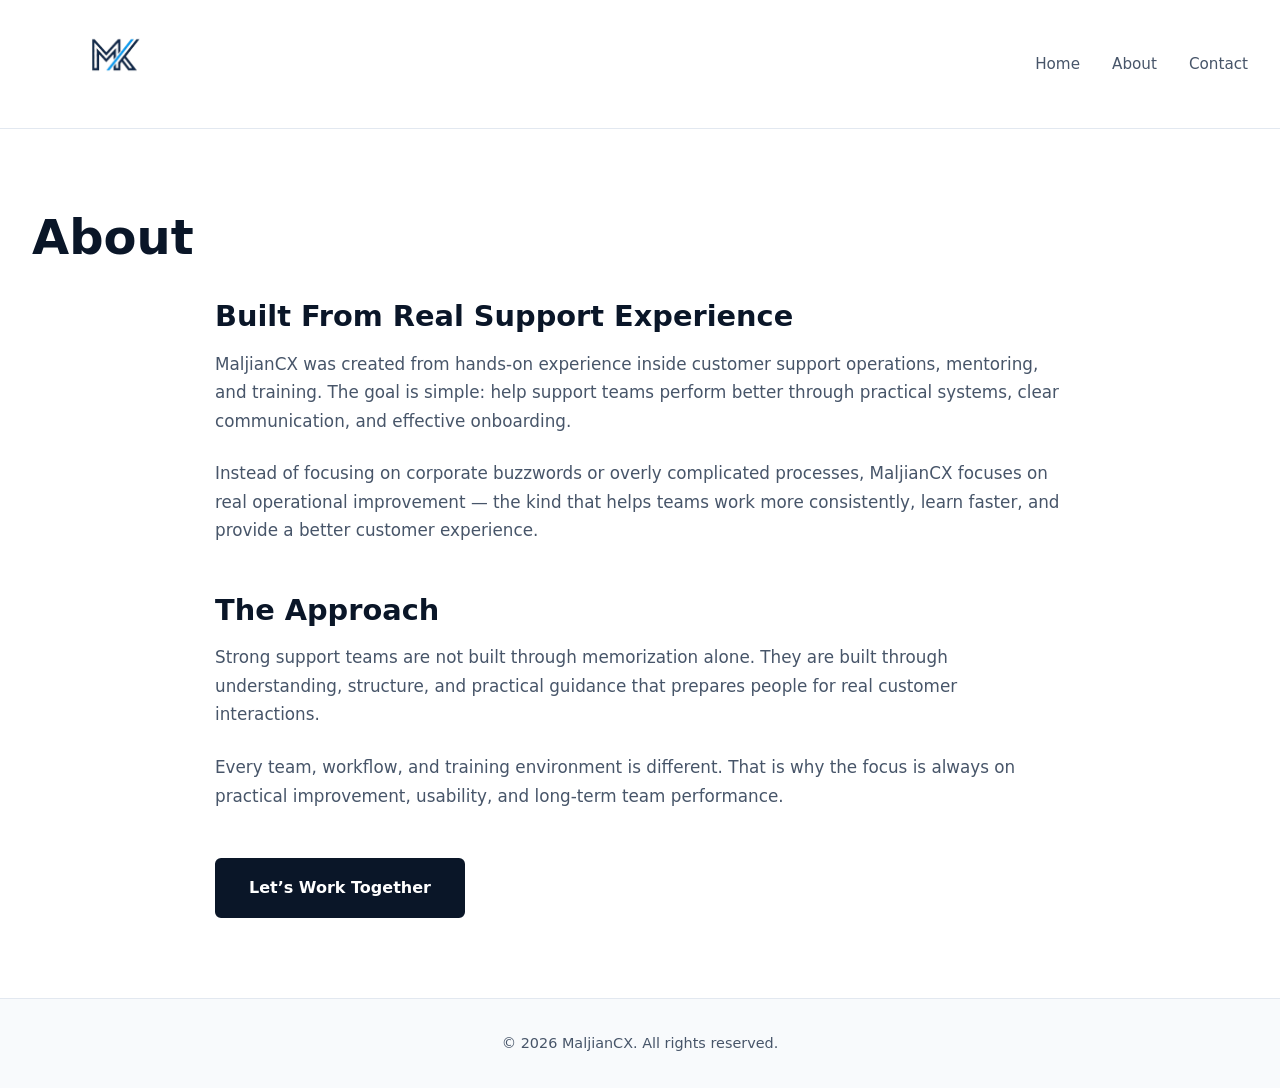
==== about.html @ f3608c0c "Initial site launch this is the first upload to the website no js used yet more coming in later vers" ====
<!DOCTYPE html>
<html lang="en">
<head>
    <meta charset="UTF-8">
    <meta name="viewport" content="width=device-width, initial-scale=1.0">
     <meta name="description" content="Customer support training, onboarding systems, and CX performance improvement built from real operational experience.">
    <link rel="icon" type="image/png" href="assets/logo.png">
    <title>About — MaljianCX</title>
    <link rel="stylesheet" href="css/style.css">
</head>
<body>

    <header>
        <div class="container">
            <nav>
                <a href="/" class="logo">
                    <img src="assets/logo.png" alt="MaljianCX">
                </a>

                <ul>
                    <li><a href="/">Home</a></li>
                    <li><a href="about.html">About</a></li>
                    <li><a href="contact.html">Contact</a></li>
                </ul>
            </nav>
        </div>
    </header>

    <main>
        <div class="container">

            <section class="page-header">
                <h1>About</h1>
            </section>

            <section class="content about-content">

                <h2>Built From Real Support Experience</h2>

                <p>
                    MaljianCX was created from hands-on experience inside customer 
                    support operations, mentoring, and training. The goal is simple:
                    help support teams perform better through practical systems,
                    clear communication, and effective onboarding.
                </p>

                <p>
                    Instead of focusing on corporate buzzwords or overly complicated
                    processes, MaljianCX focuses on real operational improvement —
                    the kind that helps teams work more consistently, learn faster,
                    and provide a better customer experience.
                </p>

                <h2>The Approach</h2>

                <p>
                    Strong support teams are not built through memorization alone.
                    They are built through understanding, structure, and practical
                    guidance that prepares people for real customer interactions.
                </p>

                <p>
                    Every team, workflow, and training environment is different.
                    That is why the focus is always on practical improvement,
                    usability, and long-term team performance.
                </p>

                <div class="about-cta">
                    <a href="contact.html" class="btn">
                        Let’s Work Together
                    </a>
                </div>

            </section>

        </div>
    </main>

    <footer>
        <div class="container">
            <p>&copy; 2026 MaljianCX. All rights reserved.</p>
        </div>
    </footer>

</body>
</html>
---- css/style.css ----
* {
    margin: 0;
    padding: 0;
    box-sizing: border-box;
}


/* =========================================================
   COLOR SYSTEM
========================================================= */

:root {

    /* Core */
    --white: #ffffff;
    --off-white: #f8fafc;

    /* Brand */
    --navy-deep: #0a1628;
    --navy-light: #112240;

    /* Text */
    --text-primary: #0a1628;
    --text-muted: #475569;

    /* Borders */
    --border: #e2e8f0;

    /* Shadows */
    --shadow-soft: 0 8px 24px rgba(10, 22, 40, 0.08);

    /* Radius */
    --radius-sm: 6px;
    --radius-md: 10px;
    --radius-lg: 16px;

    /* Layout */
    --container-width: 1400px;
}


/* =========================================================
   BASE
========================================================= */

html {
    font-size: 16px;
    scroll-behavior: smooth;
}

body {
    font-family: 'Segoe UI', system-ui, -apple-system, sans-serif;
    background-color: var(--white);
    color: var(--text-primary);
    line-height: 1.7;

    min-height: 100vh;
    display: flex;
    flex-direction: column;
}

img {
    max-width: 100%;
    display: block;
}

a {
    text-decoration: none;
}

.container {
    width: 100%;
    max-width: var(--container-width);
    margin: 0 auto;
    padding: 0 2rem;
}


/* =========================================================
   TYPOGRAPHY
========================================================= */

h1,
h2,
h3 {
    color: var(--navy-deep);
    font-weight: 700;
    line-height: 1.2;
}

p {
    color: var(--text-muted);
}


/* =========================================================
   HEADER / NAVIGATION
========================================================= */

header {
    position: sticky;
    top: 0;
    z-index: 100;

    background-color: rgba(255, 255, 255, 0.95);
    backdrop-filter: blur(10px);

    border-bottom: 1px solid var(--border);
}

nav {
    display: flex;
    justify-content: space-between;
    align-items: center;

    padding: 1.2rem 0;
}

.logo img {
    height: 90px;
    width: auto;
    mix-blend-mode: multiply;
}

nav ul {
    display: flex;
    align-items: center;
    gap: 2rem;

    list-style: none;
}

nav ul li a {
    color: var(--text-muted);
    font-size: 0.95rem;
    transition: color 0.2s ease;
}

nav ul li a:hover {
    color: var(--navy-deep);
}


/* =========================================================
   HERO SECTION
========================================================= */

.hero {
    padding: 8rem 0 6rem;
    text-align: center;
}

.hero h1 {
    font-size: clamp(2.2rem, 5vw, 4rem);
    max-width: 900px;
    margin: 0 auto 1.5rem;
}

.hero p {
    max-width: 700px;
    margin: 0 auto 2.5rem;

    font-size: 1.15rem;
}


/* =========================================================
   BUTTONS
========================================================= */

.btn {
    display: inline-block;

    background-color: var(--navy-deep);
    color: var(--white);

    border: 2px solid var(--navy-deep);
    border-radius: var(--radius-sm);

    padding: 0.9rem 2rem;

    font-size: 1rem;
    font-weight: 600;

    transition:
        background-color 0.25s ease,
        border-color 0.25s ease,
        transform 0.2s ease;
}

.btn:hover {
    background-color: var(--navy-light);
    border-color: var(--navy-light);

    transform: translateY(-2px);
}

.btn-large {
    padding: 1rem 2.5rem;
    font-size: 1.05rem;
}


/* =========================================================
   FEATURES
========================================================= */

.features {
    display: grid;
    grid-template-columns: repeat(auto-fit, minmax(300px, 1fr));

    gap: 2rem;

    margin-bottom: 6rem;
}

.feature-card {
    background-color: var(--off-white);

    padding: 2.5rem 2rem;

    border: 1px solid var(--border);
    border-radius: var(--radius-md);

    transition:
        transform 0.2s ease,
        border-color 0.2s ease,
        box-shadow 0.2s ease;
}

.feature-card:hover {
    transform: translateY(-5px);

    border-color: var(--navy-deep);

    box-shadow: var(--shadow-soft);
}

.feature-card h3 {
    margin-bottom: 1rem;
    font-size: 1.3rem;
}

.feature-card p {
    line-height: 1.7;
}


/* =========================================================
   ABOUT PREVIEW
========================================================= */

.about-preview {
    margin-bottom: 6rem;

    padding: 4rem 3rem;

    background-color: var(--off-white);

    border-radius: var(--radius-lg);
}

.about-preview h2 {
    margin-bottom: 1.25rem;
    font-size: 2rem;
}

.about-preview p {
    max-width: 700px;
}


/* =========================================================
   PAGE HEADER
========================================================= */

.page-header {
    padding: 5rem 0 2rem;
}

.page-header h1 {
    font-size: clamp(2rem, 4vw, 3rem);
}


/* =========================================================
   CONTENT SECTIONS
========================================================= */

.content {
    max-width: 850px;
    margin: 0 auto;

    padding-bottom: 5rem;
}

.content h2 {
    margin-top: 3rem;
    margin-bottom: 1rem;

    font-size: 1.8rem;
}

.content h2:first-child {
    margin-top: 0;
}

.content p {
    margin-bottom: 1.5rem;
    font-size: 1.05rem;
}


/* =========================================================
   CONTACT PAGE
========================================================= */

.contact-content {
    text-align: center;
    padding-top: 2rem;
}

.contact-content .btn {
    margin: 2rem 0;
}

.response-note {
    font-size: 0.95rem;
    color: var(--text-muted);
}


/* =========================================================
   ABOUT PAGE
========================================================= */

.about-cta {
    margin-top: 3rem;
}


/* =========================================================
   FOOTER
========================================================= */

footer {
    margin-top: auto;

    background-color: var(--off-white);

    border-top: 1px solid var(--border);

    text-align: center;

    padding: 2rem;

    font-size: 0.9rem;
    color: var(--text-muted);
}


/* =========================================================
   TABLET
========================================================= */

@media (max-width: 768px) {

    html {
        font-size: 15px;
    }

    .container {
        padding: 0 1.5rem;
    }

    nav {
        padding: 1rem 0;
    }

    nav ul {
        gap: 1.25rem;
    }

    .hero {
        padding: 5rem 0 4rem;
    }

    .features {
        grid-template-columns: repeat(auto-fit, minmax(240px, 1fr));
        gap: 1.5rem;
    }

    .feature-card {
        padding: 2rem 1.5rem;
    }

    .about-preview {
        padding: 3rem 2rem;
    }

    .page-header {
        padding: 4rem 0 2rem;
    }
}


/* =========================================================
   MOBILE
========================================================= */

@media (max-width: 480px) {

    html {
        font-size: 14px;
    }

    .container {
        padding: 0 1.25rem;
    }

    nav {
        flex-direction: column;
        gap: 1rem;
    }

    nav ul {
        flex-wrap: wrap;
        justify-content: center;

        gap: 1rem;
    }

    .logo img {
        height: 75px;
    }

    .hero {
        padding: 4rem 0 3rem;
    }

    .hero p {
        font-size: 1rem;
    }

    .btn {
        width: 100%;
        text-align: center;
    }

    .features {
        grid-template-columns: 1fr;

        gap: 1rem;

        margin-bottom: 4rem;
    }

    .feature-card {
        padding: 1.75rem 1.5rem;
    }

    .about-preview {
        padding: 2rem 1.5rem;
    }

    .content h2 {
        font-size: 1.5rem;
    }

    footer {
        padding: 1.5rem;
    }
}


/* =========================================================
   LARGE SCREENS
========================================================= */

@media (min-width: 1800px) {

    html {
        font-size: 18px;
    }

    .features {
        grid-template-columns: repeat(3, 1fr);
    }
}
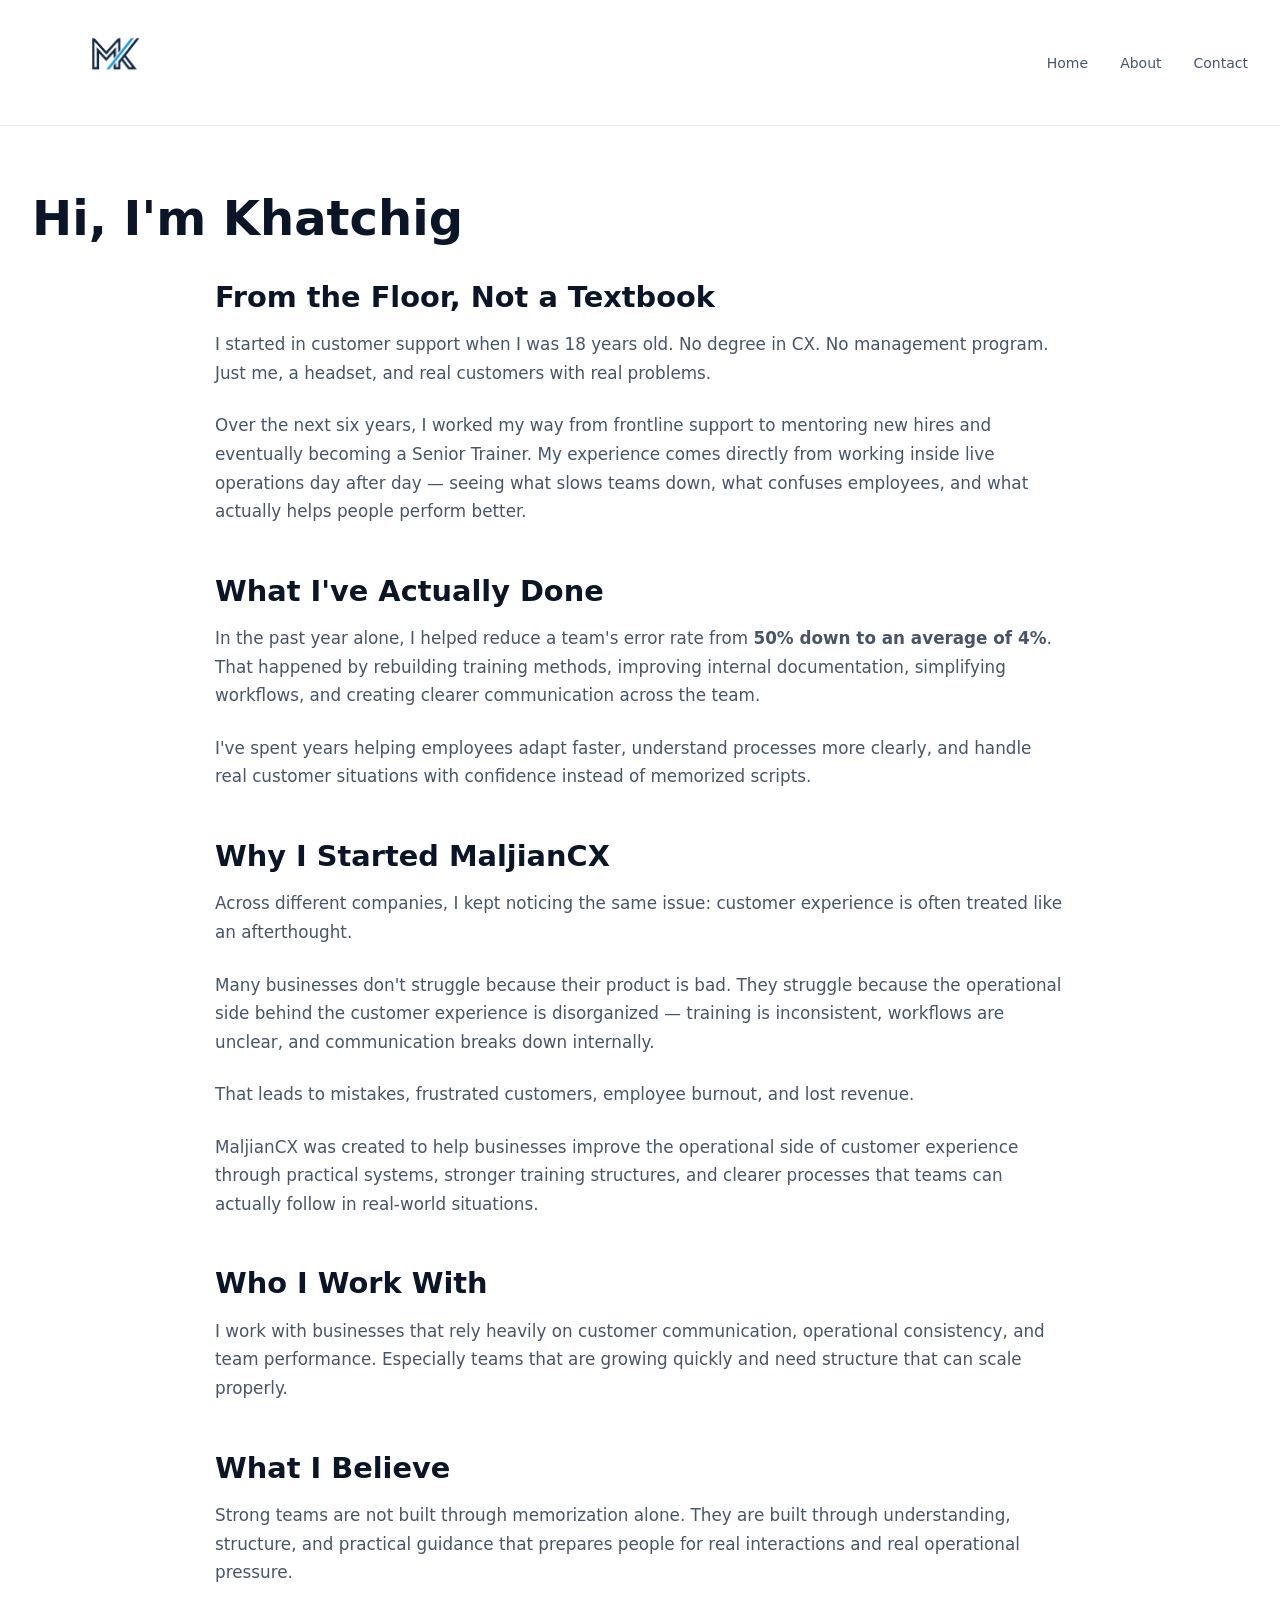
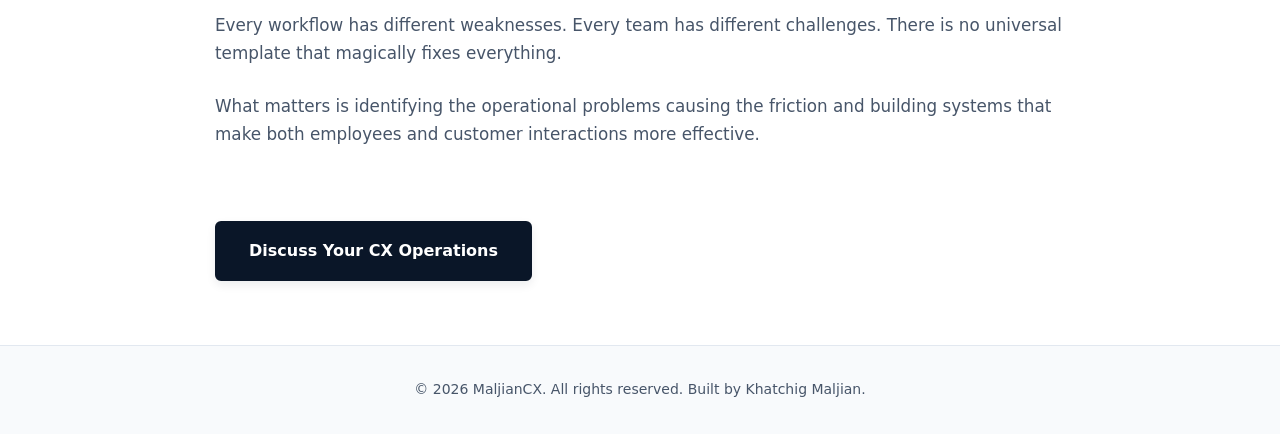
==== commit bff04d7f: "a full redeign to the page texts and styles have been changed to sound more porffectional" ====
--- a/about.html
+++ b/about.html
@@ -3,83 +3,156 @@
 <head>
     <meta charset="UTF-8">
     <meta name="viewport" content="width=device-width, initial-scale=1.0">
-     <meta name="description" content="Customer support training, onboarding systems, and CX performance improvement built from real operational experience.">
+    <meta name="description" content="Khatchig Maljian — CX Operations & Training Specialist with 6+ years of hands-on experience in customer support, training, and operational improvement.">
+    
     <link rel="icon" type="image/png" href="assets/logo.png">
-    <title>About — MaljianCX</title>
+
+    <meta property="og:title" content="About Khatchig — MaljianCX">
+    <meta property="og:description" content="From frontline support to Senior Trainer — helping businesses improve CX operations, training systems, and team performance.">
+    <meta property="og:type" content="website">
+
+    <title>About Khatchig — MaljianCX</title>
+
     <link rel="stylesheet" href="css/style.css">
 </head>
 <body>
 
-    <header>
+    <header class="site-header">
         <div class="container">
-            <nav>
-                <a href="/" class="logo">
-                    <img src="assets/logo.png" alt="MaljianCX">
+
+            <nav class="site-nav">
+
+                <a href="/" class="site-logo">
+                    <img src="assets/logo.png" alt="MaljianCX" loading="lazy">
                 </a>
 
-                <ul>
+                <ul class="nav-links">
                     <li><a href="/">Home</a></li>
                     <li><a href="about.html">About</a></li>
                     <li><a href="contact.html">Contact</a></li>
                 </ul>
+
             </nav>
+
         </div>
     </header>
 
     <main>
+
         <div class="container">
 
             <section class="page-header">
-                <h1>About</h1>
+                <h1>Hi, I'm Khatchig</h1>
             </section>
 
             <section class="content about-content">
 
-                <h2>Built From Real Support Experience</h2>
+                <h2>From the Floor, Not a Textbook</h2>
 
                 <p>
-                    MaljianCX was created from hands-on experience inside customer 
-                    support operations, mentoring, and training. The goal is simple:
-                    help support teams perform better through practical systems,
-                    clear communication, and effective onboarding.
+                    I started in customer support when I was 18 years old.
+                    No degree in CX. No management program. Just me, a headset,
+                    and real customers with real problems.
                 </p>
 
                 <p>
-                    Instead of focusing on corporate buzzwords or overly complicated
-                    processes, MaljianCX focuses on real operational improvement —
-                    the kind that helps teams work more consistently, learn faster,
-                    and provide a better customer experience.
+                    Over the next six years, I worked my way from frontline support
+                    to mentoring new hires and eventually becoming a Senior Trainer.
+                    My experience comes directly from working inside live operations
+                    day after day — seeing what slows teams down, what confuses
+                    employees, and what actually helps people perform better.
                 </p>
 
-                <h2>The Approach</h2>
+                <h2>What I've Actually Done</h2>
 
                 <p>
-                    Strong support teams are not built through memorization alone.
-                    They are built through understanding, structure, and practical
-                    guidance that prepares people for real customer interactions.
+                    In the past year alone, I helped reduce a team's error rate
+                    from <strong>50% down to an average of 4%</strong>.
+                    That happened by rebuilding training methods, improving internal
+                    documentation, simplifying workflows, and creating clearer
+                    communication across the team.
                 </p>
 
                 <p>
-                    Every team, workflow, and training environment is different.
-                    That is why the focus is always on practical improvement,
-                    usability, and long-term team performance.
+                    I've spent years helping employees adapt faster, understand
+                    processes more clearly, and handle real customer situations
+                    with confidence instead of memorized scripts.
                 </p>
 
-                <div class="about-cta">
+                <h2>Why I Started MaljianCX</h2>
+
+                <p>
+                    Across different companies, I kept noticing the same issue:
+                    customer experience is often treated like an afterthought.
+                </p>
+
+                <p>
+                    Many businesses don't struggle because their product is bad.
+                    They struggle because the operational side behind the customer
+                    experience is disorganized — training is inconsistent, workflows
+                    are unclear, and communication breaks down internally.
+                </p>
+
+                <p>
+                    That leads to mistakes, frustrated customers, employee burnout,
+                    and lost revenue.
+                </p>
+
+                <p>
+                    MaljianCX was created to help businesses improve the operational
+                    side of customer experience through practical systems, stronger
+                    training structures, and clearer processes that teams can
+                    actually follow in real-world situations.
+                </p>
+
+                <h2>Who I Work With</h2>
+
+                <p>
+                    I work with businesses that rely heavily on customer
+                    communication, operational consistency, and team performance.
+                    Especially teams that are growing quickly and need structure
+                    that can scale properly.
+                </p>
+
+                <h2>What I Believe</h2>
+
+                <p>
+                    Strong teams are not built through memorization alone.
+                    They are built through understanding, structure, and practical
+                    guidance that prepares people for real interactions and real
+                    operational pressure.
+                </p>
+
+                <p>
+                    Every workflow has different weaknesses. Every team has
+                    different challenges. There is no universal template that
+                    magically fixes everything.
+                </p>
+
+                <p>
+                    What matters is identifying the operational problems causing
+                    the friction and building systems that make both employees
+                    and customer interactions more effective.
+                </p>
+
+                <div>
                     <a href="contact.html" class="btn">
-                        Let’s Work Together
+                        Discuss Your CX Operations
                     </a>
                 </div>
 
             </section>
 
         </div>
+
     </main>
 
-    <footer>
+    <footer class="site-footer">
+
         <div class="container">
-            <p>&copy; 2026 MaljianCX. All rights reserved.</p>
+            <p>&copy; 2026 MaljianCX. All rights reserved. Built by Khatchig Maljian.</p>
         </div>
+
     </footer>
 
 </body>
--- a/css/style.css
+++ b/css/style.css
@@ -1,46 +1,111 @@
-* {
+/* =========================================================
+   MALJIANCX — MASTER STYLESHEET
+   Structure:
+   Reset → Tokens → Base → Layout → Components →
+   Sections → Utilities → Responsive
+========================================================= */
+
+/* =========================================================
+   1. RESET
+========================================================= */
+
+*,
+*::before,
+*::after {
     margin: 0;
     padding: 0;
     box-sizing: border-box;
 }
 
-
-/* =========================================================
-   COLOR SYSTEM
+/* =========================================================
+   2. DESIGN TOKENS
 ========================================================= */
 
 :root {
 
-    /* Core */
+    /* ===============================
+       COLORS
+    =============================== */
+
     --white: #ffffff;
     --off-white: #f8fafc;
 
-    /* Brand */
     --navy-deep: #0a1628;
     --navy-light: #112240;
 
-    /* Text */
     --text-primary: #0a1628;
     --text-muted: #475569;
 
-    /* Borders */
     --border: #e2e8f0;
 
-    /* Shadows */
+    /* ===============================
+       SHADOWS
+    =============================== */
+
     --shadow-soft: 0 8px 24px rgba(10, 22, 40, 0.08);
-
-    /* Radius */
+    --shadow-card: 0 4px 12px rgba(10, 22, 40, 0.06);
+    --shadow-button: 0 4px 10px rgba(10, 22, 40, 0.08);
+
+    /* ===============================
+       RADIUS
+    =============================== */
+
     --radius-sm: 6px;
     --radius-md: 10px;
     --radius-lg: 16px;
 
-    /* Layout */
-    --container-width: 1400px;
-}
-
-
-/* =========================================================
-   BASE
+    /* ===============================
+       SPACING
+    =============================== */
+
+    --space-xs: 0.5rem;
+    --space-sm: 1rem;
+    --space-md: 2rem;
+    --space-lg: 3rem;
+    --space-xl: 4rem;
+    --space-2xl: 6rem;
+    --space-3xl: 8rem;
+
+    /* ===============================
+       TYPOGRAPHY
+    =============================== */
+
+    --text-sm: 0.875rem;
+    --text-base: 1rem;
+    --text-md: 1.05rem;
+    --text-lg: 1.15rem;
+    --text-xl: 1.3rem;
+    --text-2xl: 1.8rem;
+    --text-3xl: 2rem;
+
+    --text-4xl: clamp(2rem, 4vw, 3rem);
+    --text-5xl: clamp(2.4rem, 5vw, 4.2rem);
+
+    /* ===============================
+       LAYOUT
+    =============================== */
+
+    --container-max: 1400px;
+    --content-max: 850px;
+    --hero-content-max: 950px;
+
+    /* ===============================
+       TRANSITIONS
+    =============================== */
+
+    --transition-fast: 0.2s ease;
+    --transition-smooth: 0.25s ease;
+
+    /* ===============================
+       HEADER
+    =============================== */
+
+    --header-logo-height: 90px;
+    --header-logo-height-mobile: 72px;
+}
+
+/* =========================================================
+   3. BASE ELEMENTS
 ========================================================= */
 
 html {
@@ -49,123 +114,140 @@
 }
 
 body {
-    font-family: 'Segoe UI', system-ui, -apple-system, sans-serif;
+    font-family: "Segoe UI", system-ui, -apple-system, sans-serif;
     background-color: var(--white);
     color: var(--text-primary);
+
     line-height: 1.7;
 
     min-height: 100vh;
+
     display: flex;
     flex-direction: column;
+
+    -webkit-font-smoothing: antialiased;
+    -moz-osx-font-smoothing: grayscale;
 }
 
 img {
+    display: block;
     max-width: 100%;
-    display: block;
+    height: auto;
 }
 
 a {
+    color: inherit;
     text-decoration: none;
 }
+
+button,
+input,
+textarea {
+    font: inherit;
+}
+
+/* =========================================================
+   4. ACCESSIBILITY
+========================================================= */
+
+a:focus-visible,
+button:focus-visible,
+.btn:focus-visible {
+    outline: 3px solid rgba(17, 34, 64, 0.25);
+    outline-offset: 3px;
+}
+
+/* =========================================================
+   5. TYPOGRAPHY
+========================================================= */
+
+h1,
+h2,
+h3,
+h4 {
+    color: var(--navy-deep);
+    line-height: 1.2;
+    font-weight: 700;
+}
+
+p {
+    color: var(--text-muted);
+}
+
+/* =========================================================
+   6. LAYOUT
+========================================================= */
 
 .container {
     width: 100%;
-    max-width: var(--container-width);
+    max-width: var(--container-max);
+
     margin: 0 auto;
-    padding: 0 2rem;
-}
-
-
-/* =========================================================
-   TYPOGRAPHY
-========================================================= */
-
-h1,
-h2,
-h3 {
-    color: var(--navy-deep);
-    font-weight: 700;
-    line-height: 1.2;
-}
-
-p {
-    color: var(--text-muted);
-}
-
-
-/* =========================================================
-   HEADER / NAVIGATION
-========================================================= */
-
-header {
+    padding: 0 var(--space-md);
+}
+
+.content {
+    width: 100%;
+    max-width: var(--content-max);
+
+    margin: 0 auto;
+    padding-bottom: var(--space-xl);
+}
+
+/* =========================================================
+   7. HEADER / NAVIGATION
+========================================================= */
+
+.site-header {
     position: sticky;
     top: 0;
     z-index: 100;
 
     background-color: rgba(255, 255, 255, 0.95);
+
     backdrop-filter: blur(10px);
+    -webkit-backdrop-filter: blur(10px);
 
     border-bottom: 1px solid var(--border);
 }
 
-nav {
-    display: flex;
-    justify-content: space-between;
-    align-items: center;
-
-    padding: 1.2rem 0;
-}
-
-.logo img {
-    height: 90px;
-    width: auto;
-    mix-blend-mode: multiply;
-}
-
-nav ul {
+.site-nav {
     display: flex;
     align-items: center;
-    gap: 2rem;
+    justify-content: space-between;
+
+    padding: 1.1rem 0;
+}
+
+.site-logo img {
+    width: auto;
+    height: var(--header-logo-height);
+}
+
+.nav-links {
+    display: flex;
+    align-items: center;
+    gap: var(--space-md);
 
     list-style: none;
 }
 
-nav ul li a {
+.nav-links a {
     color: var(--text-muted);
-    font-size: 0.95rem;
-    transition: color 0.2s ease;
-}
-
-nav ul li a:hover {
+
+    font-size: var(--text-sm);
+    font-weight: 500;
+
+    transition: color var(--transition-fast);
+}
+
+.nav-links a:hover,
+.nav-links a.active {
     color: var(--navy-deep);
 }
 
-
-/* =========================================================
-   HERO SECTION
-========================================================= */
-
-.hero {
-    padding: 8rem 0 6rem;
-    text-align: center;
-}
-
-.hero h1 {
-    font-size: clamp(2.2rem, 5vw, 4rem);
-    max-width: 900px;
-    margin: 0 auto 1.5rem;
-}
-
-.hero p {
-    max-width: 700px;
-    margin: 0 auto 2.5rem;
-
-    font-size: 1.15rem;
-}
-
-
-/* =========================================================
-   BUTTONS
+/* =========================================================
+   8. BUTTONS
 ========================================================= */
 
 .btn {
@@ -177,190 +259,299 @@
     border: 2px solid var(--navy-deep);
     border-radius: var(--radius-sm);
 
-    padding: 0.9rem 2rem;
-
-    font-size: 1rem;
+    padding: 0.9rem var(--space-md);
+
+    font-size: var(--text-base);
     font-weight: 600;
 
+    cursor: pointer;
+
+    box-shadow: var(--shadow-button);
+
     transition:
-        background-color 0.25s ease,
-        border-color 0.25s ease,
-        transform 0.2s ease;
-}
-
-.btn:hover {
-    background-color: var(--navy-light);
-    border-color: var(--navy-light);
-
-    transform: translateY(-2px);
-}
-
-.btn-large {
+        background-color var(--transition-smooth),
+        border-color var(--transition-smooth),
+        transform var(--transition-fast),
+        box-shadow var(--transition-fast);
+}
+
+.btn--large {
     padding: 1rem 2.5rem;
-    font-size: 1.05rem;
-}
-
-
-/* =========================================================
-   FEATURES
-========================================================= */
-
-.features {
+    font-size: var(--text-md);
+}
+
+@media (hover: hover) {
+
+    .btn:hover {
+        background-color: var(--navy-light);
+        border-color: var(--navy-light);
+
+        transform: translateY(-2px);
+    }
+}
+
+/* =========================================================
+   9. HERO
+========================================================= */
+
+.hero {
+    padding: var(--space-3xl) 0 var(--space-2xl);
+
+    text-align: center;
+}
+
+.hero__title {
+    max-width: var(--hero-content-max);
+
+    margin: 0 auto 1.5rem;
+
+    font-size: var(--text-5xl);
+}
+
+.hero__subtitle {
+    max-width: 720px;
+
+    margin: 0 auto 1.5rem;
+
+    font-size: var(--text-lg);
+}
+
+.hero .btn {
+    margin-top: 1rem;
+}
+
+.hero__image-wrapper {
+    padding-bottom: var(--space-xl);
+
+    text-align: center;
+}
+
+.hero__image {
+    width: 100%;
+    max-width: var(--hero-content-max);
+
+    margin: 0 auto;
+
+    border-radius: var(--radius-lg);
+
+    box-shadow: var(--shadow-soft);
+}
+
+/* =========================================================
+   10. CARD GRID
+========================================================= */
+
+.card-grid {
     display: grid;
+
     grid-template-columns: repeat(auto-fit, minmax(300px, 1fr));
 
-    gap: 2rem;
-
-    margin-bottom: 6rem;
-}
-
-.feature-card {
+    gap: var(--space-md);
+
+    margin-bottom: var(--space-2xl);
+}
+
+.card {
     background-color: var(--off-white);
 
-    padding: 2.5rem 2rem;
+    padding: 2.5rem var(--space-md);
 
     border: 1px solid var(--border);
     border-radius: var(--radius-md);
 
     transition:
-        transform 0.2s ease,
-        border-color 0.2s ease,
-        box-shadow 0.2s ease;
-}
-
-.feature-card:hover {
-    transform: translateY(-5px);
-
-    border-color: var(--navy-deep);
-
-    box-shadow: var(--shadow-soft);
-}
-
-.feature-card h3 {
-    margin-bottom: 1rem;
-    font-size: 1.3rem;
-}
-
-.feature-card p {
+        transform var(--transition-fast),
+        border-color var(--transition-fast),
+        box-shadow var(--transition-fast);
+}
+
+.card__title {
+    margin-bottom: var(--space-sm);
+
+    font-size: var(--text-xl);
+}
+
+.card__text {
     line-height: 1.7;
 }
 
-
-/* =========================================================
-   ABOUT PREVIEW
-========================================================= */
-
-.about-preview {
-    margin-bottom: 6rem;
-
-    padding: 4rem 3rem;
+@media (hover: hover) {
+
+    .card:hover {
+        transform: translateY(-5px);
+
+        box-shadow: var(--shadow-soft);
+
+        border-color: var(--navy-deep);
+    }
+}
+
+/* =========================================================
+   11. METRICS
+========================================================= */
+
+.metric-row {
+    display: flex;
+    flex-wrap: wrap;
+    justify-content: center;
+
+    gap: var(--space-lg);
+
+    padding: var(--space-lg) 0;
+    margin-bottom: var(--space-xl);
+
+    text-align: center;
+
+    border-top: 1px solid var(--border);
+    border-bottom: 1px solid var(--border);
+}
+
+.metric {
+    flex: 1 1 200px;
+    max-width: 250px;
+}
+
+.metric__number {
+    display: block;
+
+    margin-bottom: var(--space-xs);
+
+    color: var(--navy-deep);
+
+    font-size: 2.5rem;
+    font-weight: 700;
+    line-height: 1.1;
+}
+
+.metric__label {
+    max-width: 220px;
+
+    margin: 0 auto;
+
+    font-size: var(--text-sm);
+    color: var(--text-muted);
+}
+
+/* =========================================================
+   12. CALLOUT
+========================================================= */
+
+.callout {
+    margin-bottom: var(--space-2xl);
+
+    padding: var(--space-xl) var(--space-lg);
 
     background-color: var(--off-white);
 
+    border: 1px solid var(--border);
     border-radius: var(--radius-lg);
 }
 
-.about-preview h2 {
+.callout__title {
     margin-bottom: 1.25rem;
-    font-size: 2rem;
-}
-
-.about-preview p {
-    max-width: 700px;
-}
-
-
-/* =========================================================
-   PAGE HEADER
+
+    font-size: var(--text-3xl);
+}
+
+.callout__text {
+    max-width: 720px;
+    margin-bottom: 1.25rem;
+}
+
+.callout__text:last-of-type {
+    margin-bottom: 0;
+}
+
+/* =========================================================
+   13. PAGE HEADER
 ========================================================= */
 
 .page-header {
-    padding: 5rem 0 2rem;
+    padding: var(--space-xl) 0 var(--space-md);
 }
 
 .page-header h1 {
-    font-size: clamp(2rem, 4vw, 3rem);
-}
-
-
-/* =========================================================
-   CONTENT SECTIONS
-========================================================= */
-
-.content {
-    max-width: 850px;
-    margin: 0 auto;
-
-    padding-bottom: 5rem;
-}
-
-.content h2 {
-    margin-top: 3rem;
-    margin-bottom: 1rem;
-
-    font-size: 1.8rem;
-}
-
-.content h2:first-child {
+    font-size: var(--text-4xl);
+}
+
+/* =========================================================
+   14. ABOUT PAGE
+========================================================= */
+
+.about-content h2 {
+    margin-top: var(--space-lg);
+    margin-bottom: var(--space-sm);
+
+    font-size: var(--text-2xl);
+}
+
+.about-content h2:first-child {
     margin-top: 0;
 }
 
-.content p {
+.about-content p {
     margin-bottom: 1.5rem;
-    font-size: 1.05rem;
-}
-
-
-/* =========================================================
-   CONTACT PAGE
+
+    font-size: var(--text-md);
+}
+
+.about-content .btn {
+    margin-top: var(--space-lg);
+}
+
+/* =========================================================
+   15. CONTACT PAGE
 ========================================================= */
 
 .contact-content {
+    padding-top: var(--space-md);
+
     text-align: center;
-    padding-top: 2rem;
 }
 
 .contact-content .btn {
-    margin: 2rem 0;
-}
-
-.response-note {
-    font-size: 0.95rem;
+    margin: var(--space-md) 0;
+}
+
+.contact-note {
+    font-size: var(--text-sm);
+}
+
+.linkedin-wrapper {
+    margin-top: var(--space-md);
+}
+
+.linkedin-link {
+    color: var(--navy-deep);
+
+    font-weight: 600;
+    text-decoration: underline;
+}
+
+/* =========================================================
+   16. FOOTER
+========================================================= */
+
+.site-footer {
+    margin-top: auto;
+
+    padding: var(--space-md);
+
+    background-color: var(--off-white);
+
+    border-top: 1px solid var(--border);
+
+    text-align: center;
+
+    font-size: var(--text-sm);
+}
+
+.site-footer p {
     color: var(--text-muted);
 }
 
-
-/* =========================================================
-   ABOUT PAGE
-========================================================= */
-
-.about-cta {
-    margin-top: 3rem;
-}
-
-
-/* =========================================================
-   FOOTER
-========================================================= */
-
-footer {
-    margin-top: auto;
-
-    background-color: var(--off-white);
-
-    border-top: 1px solid var(--border);
-
-    text-align: center;
-
-    padding: 2rem;
-
-    font-size: 0.9rem;
-    color: var(--text-muted);
-}
-
-
-/* =========================================================
-   TABLET
+/* =========================================================
+   17. RESPONSIVE — TABLET
 ========================================================= */
 
 @media (max-width: 768px) {
@@ -373,39 +564,47 @@
         padding: 0 1.5rem;
     }
 
-    nav {
-        padding: 1rem 0;
-    }
-
-    nav ul {
+    .site-nav {
+        padding: var(--space-sm) 0;
+    }
+
+    .nav-links {
         gap: 1.25rem;
     }
 
     .hero {
-        padding: 5rem 0 4rem;
-    }
-
-    .features {
+        padding: var(--space-xl) 0;
+    }
+
+    .card-grid {
         grid-template-columns: repeat(auto-fit, minmax(240px, 1fr));
+
         gap: 1.5rem;
     }
 
-    .feature-card {
-        padding: 2rem 1.5rem;
-    }
-
-    .about-preview {
-        padding: 3rem 2rem;
+    .card {
+        padding: var(--space-md) 1.5rem;
+    }
+
+    .callout {
+        padding: var(--space-lg) var(--space-md);
+    }
+
+    .metric-row {
+        gap: var(--space-md);
+    }
+
+    .metric__number {
+        font-size: var(--text-3xl);
     }
 
     .page-header {
-        padding: 4rem 0 2rem;
-    }
-}
-
-
-/* =========================================================
-   MOBILE
+        padding: var(--space-xl) 0 var(--space-md);
+    }
+}
+
+/* =========================================================
+   18. RESPONSIVE — MOBILE
 ========================================================= */
 
 @media (max-width: 480px) {
@@ -418,63 +617,75 @@
         padding: 0 1.25rem;
     }
 
-    nav {
+    .site-nav {
         flex-direction: column;
-        gap: 1rem;
-    }
-
-    nav ul {
+
+        gap: var(--space-sm);
+    }
+
+    .nav-links {
         flex-wrap: wrap;
         justify-content: center;
 
-        gap: 1rem;
-    }
-
-    .logo img {
-        height: 75px;
+        gap: var(--space-sm);
+    }
+
+    .site-logo img {
+        height: var(--header-logo-height-mobile);
     }
 
     .hero {
-        padding: 4rem 0 3rem;
-    }
-
-    .hero p {
-        font-size: 1rem;
+        padding: var(--space-xl) 0 var(--space-lg);
+    }
+
+    .hero__subtitle {
+        font-size: var(--text-base);
     }
 
     .btn {
         width: 100%;
+
         text-align: center;
     }
 
-    .features {
+    .card-grid {
         grid-template-columns: 1fr;
 
-        gap: 1rem;
-
-        margin-bottom: 4rem;
-    }
-
-    .feature-card {
+        gap: var(--space-sm);
+
+        margin-bottom: var(--space-xl);
+    }
+
+    .card {
         padding: 1.75rem 1.5rem;
     }
 
-    .about-preview {
-        padding: 2rem 1.5rem;
-    }
-
+    .callout {
+        padding: var(--space-md) 1.5rem;
+    }
+
+    .metric-row {
+        flex-direction: column;
+        align-items: center;
+
+        gap: var(--space-md);
+
+        padding: var(--space-md) 0;
+        margin-bottom: var(--space-lg);
+    }
+
+    .about-content h2,
     .content h2 {
         font-size: 1.5rem;
     }
 
-    footer {
+    .site-footer {
         padding: 1.5rem;
     }
 }
 
-
-/* =========================================================
-   LARGE SCREENS
+/* =========================================================
+   19. RESPONSIVE — LARGE SCREENS
 ========================================================= */
 
 @media (min-width: 1800px) {
@@ -483,7 +694,7 @@
         font-size: 18px;
     }
 
-    .features {
+    .card-grid {
         grid-template-columns: repeat(3, 1fr);
     }
 }
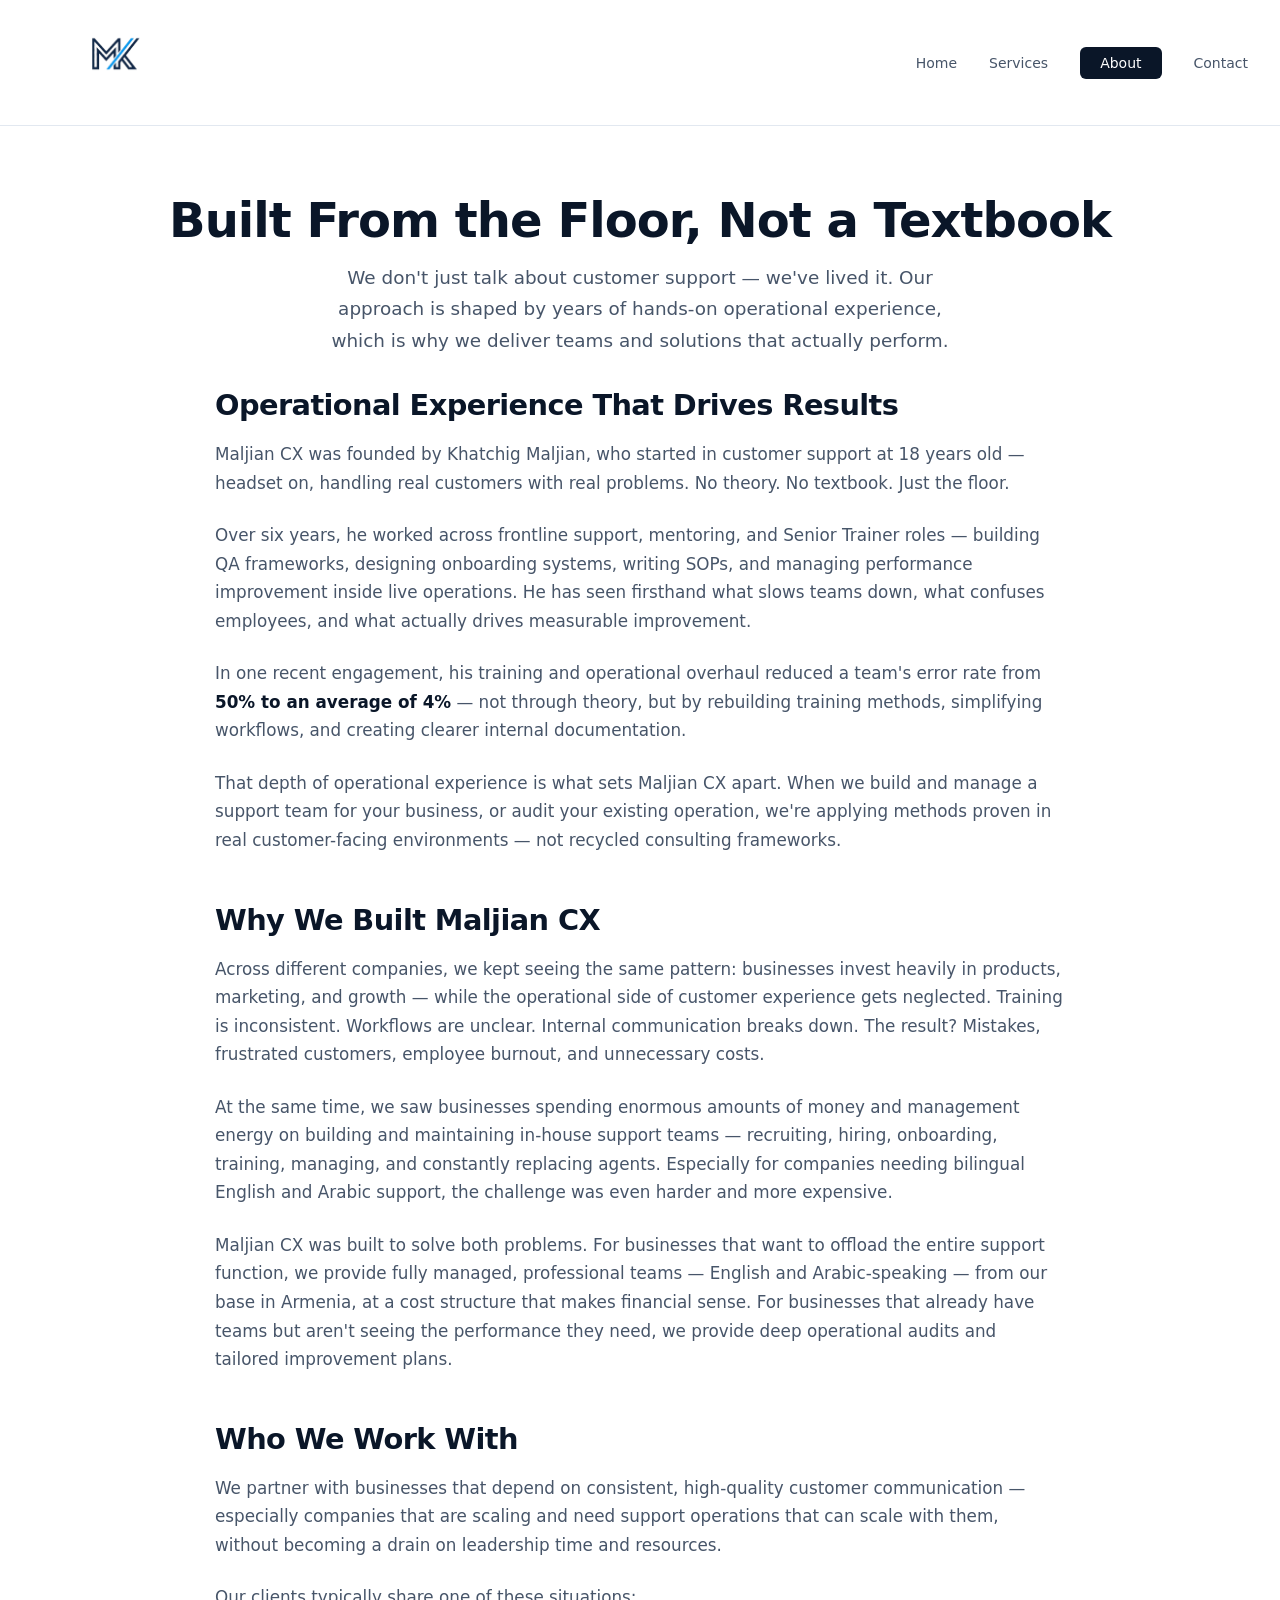
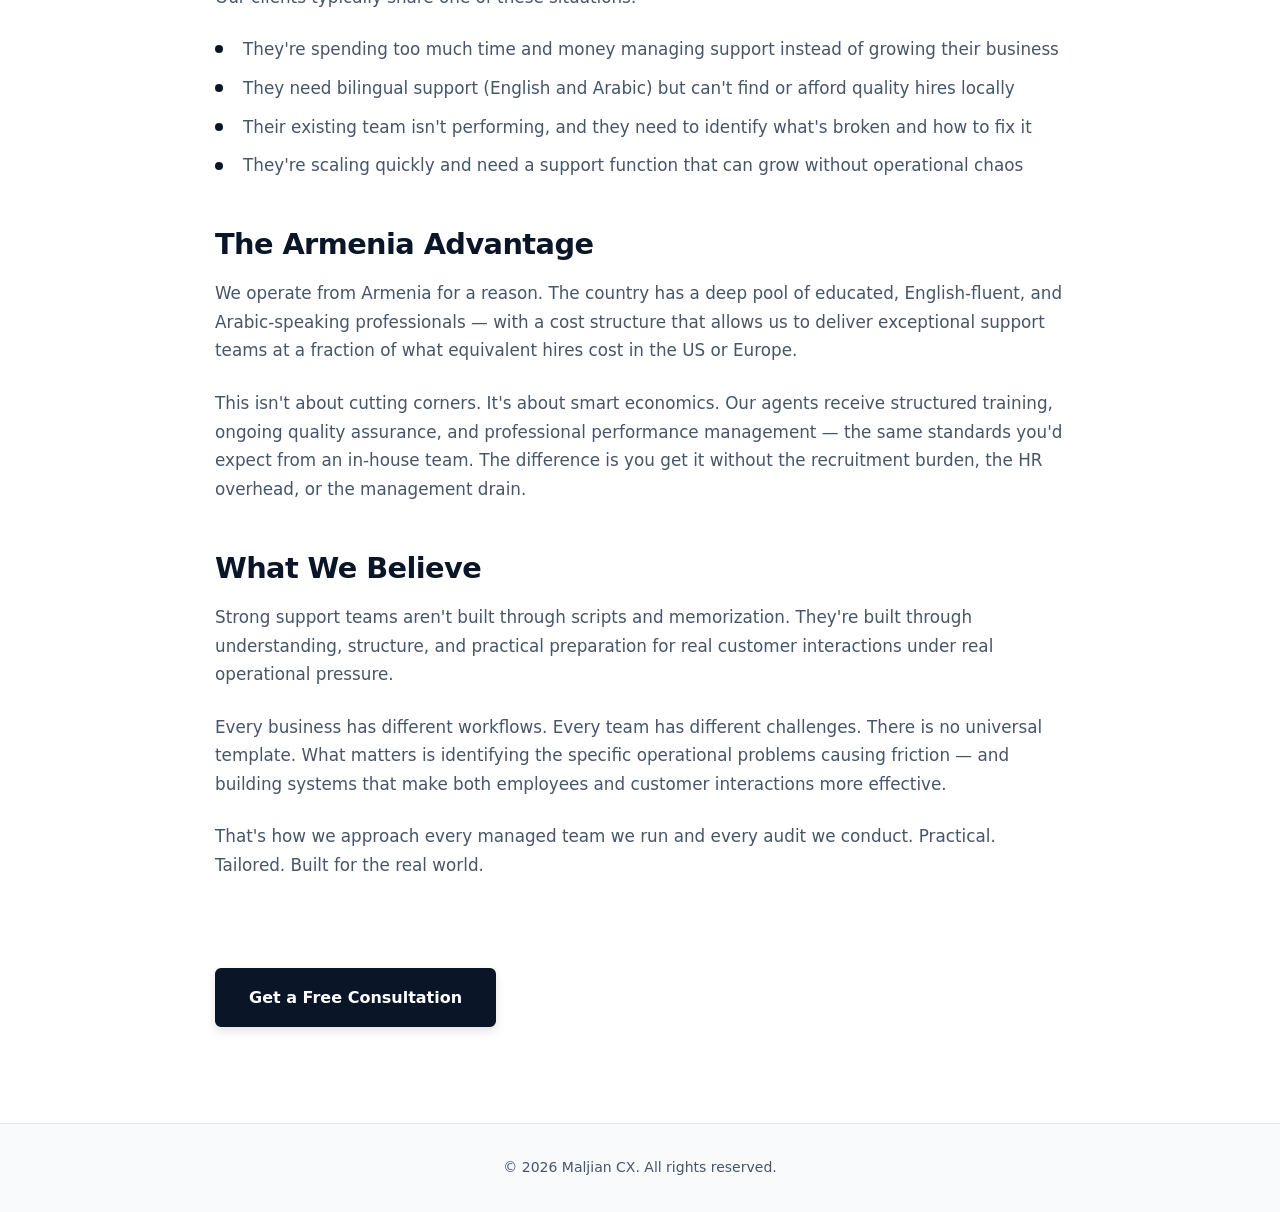
==== commit 1ae42573: "changed full structure changed the amin theme oif the website and made sure to enphesise on what we " ====
--- a/about.html
+++ b/about.html
@@ -3,15 +3,16 @@
 <head>
     <meta charset="UTF-8">
     <meta name="viewport" content="width=device-width, initial-scale=1.0">
-    <meta name="description" content="Khatchig Maljian — CX Operations & Training Specialist with 6+ years of hands-on experience in customer support, training, and operational improvement.">
+
+    <meta name="description" content="Maljian CX is led by Khatchig Maljian, a CX operations and training specialist with 6+ years of hands-on experience. Our Armenian-based team delivers professional English and Arabic customer support at a fraction of the cost.">
     
     <link rel="icon" type="image/png" href="assets/logo.png">
 
-    <meta property="og:title" content="About Khatchig — MaljianCX">
-    <meta property="og:description" content="From frontline support to Senior Trainer — helping businesses improve CX operations, training systems, and team performance.">
+    <meta property="og:title" content="About Maljian CX — The Team Behind Your Support">
+    <meta property="og:description" content="Built from real support floor experience — not theory. We deliver fully managed, bilingual customer support teams and operational audits that reduce costs and eliminate management burden.">
     <meta property="og:type" content="website">
 
-    <title>About Khatchig — MaljianCX</title>
+    <title>About Maljian CX — The Team Behind Your Support</title>
 
     <link rel="stylesheet" href="css/style.css">
 </head>
@@ -19,140 +20,173 @@
 
     <header class="site-header">
         <div class="container">
-
-            <nav class="site-nav">
-
-                <a href="/" class="site-logo">
-                    <img src="assets/logo.png" alt="MaljianCX" loading="lazy">
-                </a>
-
-                <ul class="nav-links">
-                    <li><a href="/">Home</a></li>
-                    <li><a href="about.html">About</a></li>
-                    <li><a href="contact.html">Contact</a></li>
-                </ul>
-
-            </nav>
-
+                <nav class="site-nav">
+    <a href="/" class="site-logo">
+        <img src="assets/logo.png" alt="Maljian CX" loading="lazy">
+    </a>
+    <ul class="nav-links">
+        <li><a href="/">Home</a></li>
+        <li><a href="services.html">Services</a></li>
+        <li><a href="about.html" class="nav-cta" >About</a></li>
+        <li><a href="contact.html" >Contact</a></li>
+    </ul>
+</nav>
         </div>
     </header>
 
     <main>
-
         <div class="container">
 
             <section class="page-header">
-                <h1>Hi, I'm Khatchig</h1>
+                <h1>Built From the Floor, Not a Textbook</h1>
+                <p class="page-header__subtitle">
+                    We don't just talk about customer support — we've lived it. 
+                    Our approach is shaped by years of hands-on operational experience, 
+                    which is why we deliver teams and solutions that actually perform.
+                </p>
             </section>
 
             <section class="content about-content">
 
-                <h2>From the Floor, Not a Textbook</h2>
+                <!-- FOUNDER BACKGROUND — framed as company credibility -->
+                <h2>Operational Experience That Drives Results</h2>
 
                 <p>
-                    I started in customer support when I was 18 years old.
-                    No degree in CX. No management program. Just me, a headset,
-                    and real customers with real problems.
+                    Maljian CX was founded by Khatchig Maljian, who started in customer 
+                    support at 18 years old — headset on, handling real customers with 
+                    real problems. No theory. No textbook. Just the floor.
                 </p>
 
                 <p>
-                    Over the next six years, I worked my way from frontline support
-                    to mentoring new hires and eventually becoming a Senior Trainer.
-                    My experience comes directly from working inside live operations
-                    day after day — seeing what slows teams down, what confuses
-                    employees, and what actually helps people perform better.
-                </p>
-
-                <h2>What I've Actually Done</h2>
-
-                <p>
-                    In the past year alone, I helped reduce a team's error rate
-                    from <strong>50% down to an average of 4%</strong>.
-                    That happened by rebuilding training methods, improving internal
-                    documentation, simplifying workflows, and creating clearer
-                    communication across the team.
+                    Over six years, he worked across frontline support, mentoring, and 
+                    Senior Trainer roles — building QA frameworks, designing onboarding 
+                    systems, writing SOPs, and managing performance improvement inside 
+                    live operations. He has seen firsthand what slows teams down, what 
+                    confuses employees, and what actually drives measurable improvement.
                 </p>
 
                 <p>
-                    I've spent years helping employees adapt faster, understand
-                    processes more clearly, and handle real customer situations
-                    with confidence instead of memorized scripts.
-                </p>
-
-                <h2>Why I Started MaljianCX</h2>
-
-                <p>
-                    Across different companies, I kept noticing the same issue:
-                    customer experience is often treated like an afterthought.
+                    In one recent engagement, his training and operational overhaul 
+                    reduced a team's error rate from <strong>50% to an average of 4%</strong> — 
+                    not through theory, but by rebuilding training methods, simplifying 
+                    workflows, and creating clearer internal documentation.
                 </p>
 
                 <p>
-                    Many businesses don't struggle because their product is bad.
-                    They struggle because the operational side behind the customer
-                    experience is disorganized — training is inconsistent, workflows
-                    are unclear, and communication breaks down internally.
+                    That depth of operational experience is what sets Maljian CX apart. 
+                    When we build and manage a support team for your business, or audit 
+                    your existing operation, we're applying methods proven in real 
+                    customer-facing environments — not recycled consulting frameworks.
+                </p>
+
+                <!-- WHY THE COMPANY EXISTS — framed around client problems -->
+                <h2>Why We Built Maljian CX</h2>
+
+                <p>
+                    Across different companies, we kept seeing the same pattern: 
+                    businesses invest heavily in products, marketing, and growth — while 
+                    the operational side of customer experience gets neglected. Training 
+                    is inconsistent. Workflows are unclear. Internal communication breaks 
+                    down. The result? Mistakes, frustrated customers, employee burnout, 
+                    and unnecessary costs.
                 </p>
 
                 <p>
-                    That leads to mistakes, frustrated customers, employee burnout,
-                    and lost revenue.
+                    At the same time, we saw businesses spending enormous amounts of 
+                    money and management energy on building and maintaining in-house 
+                    support teams — recruiting, hiring, onboarding, training, managing, 
+                    and constantly replacing agents. Especially for companies needing 
+                    bilingual English and Arabic support, the challenge was even harder 
+                    and more expensive.
                 </p>
 
                 <p>
-                    MaljianCX was created to help businesses improve the operational
-                    side of customer experience through practical systems, stronger
-                    training structures, and clearer processes that teams can
-                    actually follow in real-world situations.
+                    Maljian CX was built to solve both problems. For businesses that want 
+                    to offload the entire support function, we provide fully managed, 
+                    professional teams — English and Arabic-speaking — from our base in 
+                    Armenia, at a cost structure that makes financial sense. For 
+                    businesses that already have teams but aren't seeing the performance 
+                    they need, we provide deep operational audits and tailored improvement 
+                    plans.
                 </p>
 
-                <h2>Who I Work With</h2>
+                <!-- WHO WE SERVE -->
+                <h2>Who We Work With</h2>
 
                 <p>
-                    I work with businesses that rely heavily on customer
-                    communication, operational consistency, and team performance.
-                    Especially teams that are growing quickly and need structure
-                    that can scale properly.
-                </p>
-
-                <h2>What I Believe</h2>
-
-                <p>
-                    Strong teams are not built through memorization alone.
-                    They are built through understanding, structure, and practical
-                    guidance that prepares people for real interactions and real
-                    operational pressure.
+                    We partner with businesses that depend on consistent, high-quality 
+                    customer communication — especially companies that are scaling and 
+                    need support operations that can scale with them, without becoming a 
+                    drain on leadership time and resources.
                 </p>
 
                 <p>
-                    Every workflow has different weaknesses. Every team has
-                    different challenges. There is no universal template that
-                    magically fixes everything.
+                    Our clients typically share one of these situations:
+                </p>
+
+                <ul>
+                    <li>They're spending too much time and money managing support instead of growing their business</li>
+                    <li>They need bilingual support (English and Arabic) but can't find or afford quality hires locally</li>
+                    <li>Their existing team isn't performing, and they need to identify what's broken and how to fix it</li>
+                    <li>They're scaling quickly and need a support function that can grow without operational chaos</li>
+                </ul>
+
+                <!-- THE ARMENIA ADVANTAGE -->
+                <h2>The Armenia Advantage</h2>
+
+                <p>
+                    We operate from Armenia for a reason. The country has a deep pool of 
+                    educated, English-fluent, and Arabic-speaking professionals — with a 
+                    cost structure that allows us to deliver exceptional support teams at 
+                    a fraction of what equivalent hires cost in the US or Europe.
                 </p>
 
                 <p>
-                    What matters is identifying the operational problems causing
-                    the friction and building systems that make both employees
-                    and customer interactions more effective.
+                    This isn't about cutting corners. It's about smart economics. Our 
+                    agents receive structured training, ongoing quality assurance, and 
+                    professional performance management — the same standards you'd expect 
+                    from an in-house team. The difference is you get it without the 
+                    recruitment burden, the HR overhead, or the management drain.
                 </p>
 
-                <div>
+                <!-- PHILOSOPHY -->
+                <h2>What We Believe</h2>
+
+                <p>
+                    Strong support teams aren't built through scripts and memorization. 
+                    They're built through understanding, structure, and practical 
+                    preparation for real customer interactions under real operational 
+                    pressure.
+                </p>
+
+                <p>
+                    Every business has different workflows. Every team has different 
+                    challenges. There is no universal template. What matters is 
+                    identifying the specific operational problems causing friction — and 
+                    building systems that make both employees and customer interactions 
+                    more effective.
+                </p>
+
+                <p>
+                    That's how we approach every managed team we run and every audit we 
+                    conduct. Practical. Tailored. Built for the real world.
+                </p>
+
+                <div style="margin-top: 2.5rem;">
                     <a href="contact.html" class="btn">
-                        Discuss Your CX Operations
+                        Get a Free Consultation
                     </a>
                 </div>
 
             </section>
 
         </div>
-
     </main>
 
     <footer class="site-footer">
-
         <div class="container">
-            <p>&copy; 2026 MaljianCX. All rights reserved. Built by Khatchig Maljian.</p>
+            <p>&copy; 2026 Maljian CX. All rights reserved.</p>
         </div>
-
     </footer>
 
 </body>
--- a/css/style.css
+++ b/css/style.css
@@ -1,5 +1,5 @@
 /* =========================================================
-   MALJIANCX — MASTER STYLESHEET
+   MALJIAN CX — MASTER STYLESHEET
    Structure:
    Reset → Tokens → Base → Layout → Components →
    Sections → Utilities → Responsive
@@ -29,14 +29,21 @@
 
     --white: #ffffff;
     --off-white: #f8fafc;
+    --slate-50: #f1f5f9;
 
     --navy-deep: #0a1628;
     --navy-light: #112240;
+    --navy-accent: #1a3365;
 
     --text-primary: #0a1628;
     --text-muted: #475569;
+    --text-light: #64748b;
 
     --border: #e2e8f0;
+    --border-light: #f1f5f9;
+
+    --accent-green: #0f766e;
+    --accent-green-light: #f0fdfa;
 
     /* ===============================
        SHADOWS
@@ -44,7 +51,8 @@
 
     --shadow-soft: 0 8px 24px rgba(10, 22, 40, 0.08);
     --shadow-card: 0 4px 12px rgba(10, 22, 40, 0.06);
-    --shadow-button: 0 4px 10px rgba(10, 22, 40, 0.08);
+    --shadow-button: 0 4px 10px rgba(10, 22, 40, 0.12);
+    --shadow-hover: 0 12px 32px rgba(10, 22, 40, 0.12);
 
     /* ===============================
        RADIUS
@@ -70,6 +78,7 @@
        TYPOGRAPHY
     =============================== */
 
+    --text-xs: 0.8rem;
     --text-sm: 0.875rem;
     --text-base: 1rem;
     --text-md: 1.05rem;
@@ -117,14 +126,10 @@
     font-family: "Segoe UI", system-ui, -apple-system, sans-serif;
     background-color: var(--white);
     color: var(--text-primary);
-
     line-height: 1.7;
-
     min-height: 100vh;
-
     display: flex;
     flex-direction: column;
-
     -webkit-font-smoothing: antialiased;
     -moz-osx-font-smoothing: grayscale;
 }
@@ -146,6 +151,11 @@
     font: inherit;
 }
 
+strong {
+    color: var(--navy-deep);
+    font-weight: 700;
+}
+
 /* =========================================================
    4. ACCESSIBILITY
 ========================================================= */
@@ -153,8 +163,9 @@
 a:focus-visible,
 button:focus-visible,
 .btn:focus-visible {
-    outline: 3px solid rgba(17, 34, 64, 0.25);
+    outline: 3px solid rgba(17, 34, 64, 0.3);
     outline-offset: 3px;
+    border-radius: var(--radius-sm);
 }
 
 /* =========================================================
@@ -166,8 +177,9 @@
 h3,
 h4 {
     color: var(--navy-deep);
-    line-height: 1.2;
+    line-height: 1.25;
     font-weight: 700;
+    letter-spacing: -0.02em;
 }
 
 p {
@@ -181,7 +193,6 @@
 .container {
     width: 100%;
     max-width: var(--container-max);
-
     margin: 0 auto;
     padding: 0 var(--space-md);
 }
@@ -189,9 +200,8 @@
 .content {
     width: 100%;
     max-width: var(--content-max);
-
     margin: 0 auto;
-    padding-bottom: var(--space-xl);
+    padding-bottom: var(--space-2xl);
 }
 
 /* =========================================================
@@ -202,12 +212,9 @@
     position: sticky;
     top: 0;
     z-index: 100;
-
-    background-color: rgba(255, 255, 255, 0.95);
-
-    backdrop-filter: blur(10px);
-    -webkit-backdrop-filter: blur(10px);
-
+    background-color: rgba(255, 255, 255, 0.92);
+    backdrop-filter: blur(12px);
+    -webkit-backdrop-filter: blur(12px);
     border-bottom: 1px solid var(--border);
 }
 
@@ -215,30 +222,33 @@
     display: flex;
     align-items: center;
     justify-content: space-between;
-
     padding: 1.1rem 0;
 }
 
 .site-logo img {
     width: auto;
     height: var(--header-logo-height);
+    transition: opacity var(--transition-fast);
+}
+
+.site-logo:hover img {
+    opacity: 0.85;
 }
 
 .nav-links {
     display: flex;
     align-items: center;
     gap: var(--space-md);
-
     list-style: none;
 }
 
 .nav-links a {
     color: var(--text-muted);
-
     font-size: var(--text-sm);
     font-weight: 500;
-
-    transition: color var(--transition-fast);
+    padding: 0.35rem 0;
+    border-bottom: 2px solid transparent;
+    transition: color var(--transition-fast), border-color var(--transition-fast);
 }
 
 .nav-links a:hover,
@@ -246,28 +256,53 @@
     color: var(--navy-deep);
 }
 
+.nav-links a.active {
+    border-bottom-color: var(--navy-deep);
+}
+
+.nav-cta {
+    background-color: var(--navy-deep);
+    color: var(--white) !important;
+    padding: 0.5rem 1.25rem !important;
+    border-radius: var(--radius-sm);
+    font-weight: 600;
+    border-bottom: none !important;
+    transition: background-color var(--transition-smooth), transform var(--transition-fast);
+}
+
+.nav-cta:hover {
+    background-color: var(--navy-light);
+    transform: translateY(-1px);
+    color: var(--white) !important;
+}
+
+.nav-cta.active {
+    background-color: transparent;
+    color: var(--navy-deep) !important;
+    border: 2px solid var(--navy-deep);
+    padding: calc(0.5rem - 2px) calc(1.25rem - 2px) !important;
+}
+
+.nav-cta.active:hover {
+    background-color: var(--navy-deep);
+    color: var(--white) !important;
+}
+
 /* =========================================================
    8. BUTTONS
 ========================================================= */
 
 .btn {
     display: inline-block;
-
     background-color: var(--navy-deep);
     color: var(--white);
-
     border: 2px solid var(--navy-deep);
     border-radius: var(--radius-sm);
-
     padding: 0.9rem var(--space-md);
-
     font-size: var(--text-base);
     font-weight: 600;
-
     cursor: pointer;
-
     box-shadow: var(--shadow-button);
-
     transition:
         background-color var(--transition-smooth),
         border-color var(--transition-smooth),
@@ -281,12 +316,15 @@
 }
 
 @media (hover: hover) {
-
     .btn:hover {
         background-color: var(--navy-light);
         border-color: var(--navy-light);
-
         transform: translateY(-2px);
+        box-shadow: var(--shadow-hover);
+    }
+
+    .btn:active {
+        transform: translateY(0);
     }
 }
 
@@ -296,44 +334,36 @@
 
 .hero {
     padding: var(--space-3xl) 0 var(--space-2xl);
-
     text-align: center;
 }
 
 .hero__title {
     max-width: var(--hero-content-max);
-
     margin: 0 auto 1.5rem;
-
     font-size: var(--text-5xl);
 }
 
 .hero__subtitle {
     max-width: 720px;
-
     margin: 0 auto 1.5rem;
-
     font-size: var(--text-lg);
+    line-height: 1.75;
 }
 
 .hero .btn {
-    margin-top: 1rem;
+    margin-top: 0.75rem;
 }
 
 .hero__image-wrapper {
     padding-bottom: var(--space-xl);
-
     text-align: center;
 }
 
 .hero__image {
     width: 100%;
     max-width: var(--hero-content-max);
-
     margin: 0 auto;
-
     border-radius: var(--radius-lg);
-
     box-shadow: var(--shadow-soft);
 }
 
@@ -343,93 +373,292 @@
 
 .card-grid {
     display: grid;
-
     grid-template-columns: repeat(auto-fit, minmax(300px, 1fr));
-
     gap: var(--space-md);
-
     margin-bottom: var(--space-2xl);
 }
+
+/* On pages with only 2 cards (Services page), prevent stretching */
+.card-grid:has(.card:only-child),
+.card-grid:has(.card:nth-child(2):last-child) {
+    max-width: 1000px;
+    margin-left: auto;
+    margin-right: auto;
+}
+
+/* =========================================================
+   10b. EXPANDABLE CARDS (Home page)
+========================================================= */
+
+.card-grid--expandable {
+    max-width: 900px;
+    margin-left: auto;
+    margin-right: auto;
+    grid-template-columns: 1fr;
+}
+
+.card--expandable {
+    cursor: default;
+    padding: 1.75rem var(--space-md);
+    transition: padding 0.4s ease;
+}
+
+/* Kill hover lift on expandable cards */
+.card--expandable:hover {
+    transform: none;
+}
+
+/* The clickable trigger */
+.card__trigger {
+    display: flex;
+    align-items: center;
+    justify-content: space-between;
+    gap: var(--space-sm);
+    width: 100%;
+    padding: 0;
+    background: none;
+    border: none;
+    cursor: pointer;
+    text-align: left;
+    color: inherit;
+}
+
+.card__trigger-text {
+    flex: 1;
+}
+
+.card__subtitle {
+    color: var(--text-muted);
+    font-size: var(--text-sm);
+    margin-top: 0.35rem;
+    line-height: 1.5;
+}
+
+/* The +/− icon */
+.card__icon {
+    flex-shrink: 0;
+    width: 28px;
+    height: 28px;
+    position: relative;
+    transition: transform var(--transition-smooth);
+}
+
+.card__icon::before,
+.card__icon::after {
+    content: "";
+    position: absolute;
+    background-color: var(--navy-deep);
+    transition: transform var(--transition-smooth);
+}
+
+/* Horizontal line */
+.card__icon::before {
+    top: 50%;
+    left: 0;
+    width: 100%;
+    height: 2px;
+    transform: translateY(-50%);
+}
+
+/* Vertical line */
+.card__icon::after {
+    top: 0;
+    left: 50%;
+    width: 2px;
+    height: 100%;
+    transform: translateX(-50%);
+}
+
+/* Open state: rotate icon */
+.card--expandable.open .card__icon {
+    transform: rotate(45deg);
+}
+
+/* Expandable body */
+.card__body {
+    display: grid;
+    grid-template-rows: 0fr;
+    overflow: hidden;
+    transition: grid-template-rows 0.4s ease, margin-top 0.4s ease;
+    margin-top: 0;
+}
+
+.card__body > * {
+    min-height: 0;
+}
+
+.card--expandable.open .card__body {
+    grid-template-rows: 1fr;
+    margin-top: var(--space-sm);
+}
+
+/* Inner content animation */
+.card--expandable .card__text,
+.card--expandable .card__list {
+    opacity: 0;
+    transform: translateY(-8px);
+    transition: opacity 0.3s ease, transform 0.3s ease;
+}
+
+.card--expandable.open .card__text,
+.card--expandable.open .card__list {
+    opacity: 1;
+    transform: translateY(0);
+}
+
+.card--expandable.open .card__list {
+    transition-delay: 0.05s;
+}
+
+/* Expandable card title override */
+.card--expandable .card__title {
+    margin-bottom: 0;
+}
+
+/* =========================================================
+   10c. STANDARD CARDS (Services page, non-expandable)
+========================================================= */
 
 .card {
     background-color: var(--off-white);
-
     padding: 2.5rem var(--space-md);
-
     border: 1px solid var(--border);
     border-radius: var(--radius-md);
-
     transition:
         transform var(--transition-fast),
         border-color var(--transition-fast),
         box-shadow var(--transition-fast);
 }
 
+.card--featured {
+    position: relative;
+    background-color: var(--white);
+    border-color: var(--navy-deep);
+    border-width: 2px;
+    box-shadow: var(--shadow-soft);
+}
+
+/* Featured badge */
+.card--featured::before {
+    content: "Flagship Service";
+    position: absolute;
+    top: -13px;
+    left: var(--space-md);
+    background-color: var(--navy-deep);
+    color: var(--white);
+    font-size: var(--text-xs);
+    font-weight: 700;
+    text-transform: uppercase;
+    letter-spacing: 0.06em;
+    padding: 0.3rem 1rem;
+    border-radius: 999px;
+    z-index: 1;
+}
+/* Override featured card when it's also expandable */
+.card--expandable.card--featured {
+    background-color: var(--off-white);
+    box-shadow: none;
+}
+
+.card--expandable.card--featured.open {
+    background-color: var(--white);
+    box-shadow: var(--shadow-soft);
+}
+
 .card__title {
     margin-bottom: var(--space-sm);
-
     font-size: var(--text-xl);
 }
 
 .card__text {
     line-height: 1.7;
+    margin-bottom: var(--space-sm);
+}
+
+.card__text:last-of-type {
+    margin-bottom: 0;
+}
+
+/* Card list */
+.card__list {
+    list-style: none;
+    margin: 1.25rem 0;
+    padding: 0;
+}
+
+.card__list li {
+    position: relative;
+    padding-left: 1.75rem;
+    margin-bottom: 0.65rem;
+    color: var(--text-muted);
+    font-size: var(--text-base);
+    line-height: 1.6;
+}
+
+.card__list li::before {
+    content: "";
+    position: absolute;
+    left: 0;
+    top: 0.55em;
+    width: 8px;
+    height: 8px;
+    background-color: var(--navy-deep);
+    border-radius: 50%;
+}
+
+.card__list li:last-child {
+    margin-bottom: 0;
 }
 
 @media (hover: hover) {
-
-    .card:hover {
+    .card:not(.card--expandable):hover {
         transform: translateY(-5px);
-
         box-shadow: var(--shadow-soft);
-
         border-color: var(--navy-deep);
     }
-}
-
-/* =========================================================
-   11. METRICS
+
+    .card--featured:not(.card--expandable):hover {
+        box-shadow: var(--shadow-hover);
+    }
+}
+
+/* =========================================================
+   11. METRICS / VALUE PROPOSITION ROW
 ========================================================= */
 
 .metric-row {
     display: flex;
     flex-wrap: wrap;
     justify-content: center;
-
     gap: var(--space-lg);
-
-    padding: var(--space-lg) 0;
+    padding: var(--space-xl) 0;
     margin-bottom: var(--space-xl);
-
     text-align: center;
-
     border-top: 1px solid var(--border);
     border-bottom: 1px solid var(--border);
 }
 
 .metric {
     flex: 1 1 200px;
-    max-width: 250px;
+    max-width: 280px;
 }
 
 .metric__number {
     display: block;
-
     margin-bottom: var(--space-xs);
-
     color: var(--navy-deep);
-
-    font-size: 2.5rem;
+    font-size: 1.6rem;
     font-weight: 700;
-    line-height: 1.1;
+    line-height: 1.2;
+    letter-spacing: -0.01em;
 }
 
 .metric__label {
-    max-width: 220px;
-
+    max-width: 240px;
     margin: 0 auto;
-
     font-size: var(--text-sm);
     color: var(--text-muted);
+    line-height: 1.6;
 }
 
 /* =========================================================
@@ -438,18 +667,14 @@
 
 .callout {
     margin-bottom: var(--space-2xl);
-
     padding: var(--space-xl) var(--space-lg);
-
     background-color: var(--off-white);
-
     border: 1px solid var(--border);
     border-radius: var(--radius-lg);
 }
 
 .callout__title {
     margin-bottom: 1.25rem;
-
     font-size: var(--text-3xl);
 }
 
@@ -463,15 +688,25 @@
 }
 
 /* =========================================================
-   13. PAGE HEADER
+   13. PAGE HEADER (About, Contact, Services)
 ========================================================= */
 
 .page-header {
     padding: var(--space-xl) 0 var(--space-md);
+    text-align: center;
 }
 
 .page-header h1 {
     font-size: var(--text-4xl);
+    margin-bottom: 0.5rem;
+}
+
+.page-header__subtitle {
+    max-width: 640px;
+    margin: 0.75rem auto 0;
+    font-size: var(--text-lg);
+    color: var(--text-muted);
+    line-height: 1.7;
 }
 
 /* =========================================================
@@ -481,7 +716,6 @@
 .about-content h2 {
     margin-top: var(--space-lg);
     margin-bottom: var(--space-sm);
-
     font-size: var(--text-2xl);
 }
 
@@ -491,8 +725,37 @@
 
 .about-content p {
     margin-bottom: 1.5rem;
-
     font-size: var(--text-md);
+}
+
+.about-content ul {
+    list-style: none;
+    margin: 0 0 1.5rem;
+    padding: 0;
+}
+
+.about-content ul li {
+    position: relative;
+    padding-left: 1.75rem;
+    margin-bottom: 0.75rem;
+    color: var(--text-muted);
+    font-size: var(--text-md);
+    line-height: 1.6;
+}
+
+.about-content ul li::before {
+    content: "";
+    position: absolute;
+    left: 0;
+    top: 0.55em;
+    width: 8px;
+    height: 8px;
+    background-color: var(--navy-deep);
+    border-radius: 50%;
+}
+
+.about-content ul li:last-child {
+    margin-bottom: 0;
 }
 
 .about-content .btn {
@@ -505,27 +768,89 @@
 
 .contact-content {
     padding-top: var(--space-md);
-
     text-align: center;
 }
 
+.contact-content h2 {
+    margin-top: var(--space-lg);
+    margin-bottom: var(--space-sm);
+    font-size: var(--text-2xl);
+}
+
+.contact-content h2:first-child {
+    margin-top: 0;
+}
+
+.contact-content p {
+    max-width: 640px;
+    margin: 0 auto 1.25rem;
+    font-size: var(--text-md);
+}
+
+/* Contact qualification list */
+.contact-list {
+    list-style: none;
+    text-align: left;
+    max-width: 640px;
+    margin: 0 auto 2rem;
+    padding: 0;
+}
+
+.contact-list li {
+    position: relative;
+    padding-left: 2rem;
+    margin-bottom: 1.25rem;
+    color: var(--text-muted);
+    font-size: var(--text-base);
+    line-height: 1.65;
+}
+
+.contact-list li::before {
+    content: "";
+    position: absolute;
+    left: 0;
+    top: 0.5em;
+    width: 10px;
+    height: 10px;
+    background-color: var(--navy-deep);
+    border-radius: 50%;
+}
+
+.contact-list li strong {
+    display: block;
+    margin-bottom: 0.2rem;
+    color: var(--navy-deep);
+}
+
+.contact-list li:last-child {
+    margin-bottom: 0;
+}
+
 .contact-content .btn {
-    margin: var(--space-md) 0;
+    margin: var(--space-md) 0 var(--space-sm);
 }
 
 .contact-note {
     font-size: var(--text-sm);
+    color: var(--text-light);
 }
 
 .linkedin-wrapper {
     margin-top: var(--space-md);
+    font-size: var(--text-base);
+    color: var(--text-muted);
 }
 
 .linkedin-link {
     color: var(--navy-deep);
-
     font-weight: 600;
     text-decoration: underline;
+    text-underline-offset: 3px;
+    transition: color var(--transition-fast);
+}
+
+.linkedin-link:hover {
+    color: var(--navy-light);
 }
 
 /* =========================================================
@@ -534,15 +859,10 @@
 
 .site-footer {
     margin-top: auto;
-
     padding: var(--space-md);
-
     background-color: var(--off-white);
-
     border-top: 1px solid var(--border);
-
     text-align: center;
-
     font-size: var(--text-sm);
 }
 
@@ -573,33 +893,61 @@
     }
 
     .hero {
-        padding: var(--space-xl) 0;
+        padding: var(--space-xl) 0 var(--space-lg);
+    }
+
+    .hero__title {
+        font-size: clamp(1.8rem, 4vw, var(--text-4xl));
     }
 
     .card-grid {
-        grid-template-columns: repeat(auto-fit, minmax(240px, 1fr));
-
+        grid-template-columns: repeat(auto-fit, minmax(260px, 1fr));
         gap: 1.5rem;
+    }
+
+    .card-grid--expandable {
+        grid-template-columns: 1fr;
     }
 
     .card {
         padding: var(--space-md) 1.5rem;
     }
 
+    .card--featured::before {
+        left: 1.25rem;
+        font-size: 0.7rem;
+        padding: 0.25rem 0.85rem;
+        top: -12px;
+    }
+
     .callout {
         padding: var(--space-lg) var(--space-md);
     }
 
     .metric-row {
         gap: var(--space-md);
+        padding: var(--space-lg) 0;
     }
 
     .metric__number {
+        font-size: 1.4rem;
+    }
+
+    .page-header {
+        padding: var(--space-lg) 0 var(--space-md);
+    }
+
+    .page-header h1 {
         font-size: var(--text-3xl);
     }
 
-    .page-header {
-        padding: var(--space-xl) 0 var(--space-md);
+    .content {
+        padding-bottom: var(--space-xl);
+    }
+
+    .about-content h2,
+    .contact-content h2 {
+        font-size: 1.5rem;
     }
 }
 
@@ -619,15 +967,13 @@
 
     .site-nav {
         flex-direction: column;
-
         gap: var(--space-sm);
     }
 
     .nav-links {
         flex-wrap: wrap;
         justify-content: center;
-
-        gap: var(--space-sm);
+        gap: var(--space-sm) 1rem;
     }
 
     .site-logo img {
@@ -635,7 +981,7 @@
     }
 
     .hero {
-        padding: var(--space-xl) 0 var(--space-lg);
+        padding: var(--space-lg) 0 var(--space-md);
     }
 
     .hero__subtitle {
@@ -644,15 +990,12 @@
 
     .btn {
         width: 100%;
-
         text-align: center;
     }
 
     .card-grid {
         grid-template-columns: 1fr;
-
         gap: var(--space-sm);
-
         margin-bottom: var(--space-xl);
     }
 
@@ -660,27 +1003,97 @@
         padding: 1.75rem 1.5rem;
     }
 
+    .card--expandable {
+        padding: 1.5rem 1.25rem;
+    }
+
+    .card--featured::before {
+        left: 1.25rem;
+        top: -11px;
+        font-size: 0.65rem;
+        padding: 0.25rem 0.75rem;
+    }
+
+    .card__title {
+        font-size: var(--text-lg);
+    }
+
+    .card__list li {
+        font-size: var(--text-sm);
+    }
+
+    .card__icon {
+        width: 24px;
+        height: 24px;
+    }
+
+    .card__subtitle {
+        font-size: var(--text-xs);
+    }
+
     .callout {
         padding: var(--space-md) 1.5rem;
+        margin-bottom: var(--space-xl);
+    }
+
+    .callout__title {
+        font-size: var(--text-2xl);
     }
 
     .metric-row {
         flex-direction: column;
         align-items: center;
-
         gap: var(--space-md);
-
         padding: var(--space-md) 0;
         margin-bottom: var(--space-lg);
     }
 
+    .metric {
+        max-width: 100%;
+    }
+
+    .metric__number {
+        font-size: 1.3rem;
+    }
+
+    .page-header {
+        padding: var(--space-lg) 0 var(--space-sm);
+    }
+
+    .page-header h1 {
+        font-size: 1.8rem;
+    }
+
+    .page-header__subtitle {
+        font-size: var(--text-base);
+    }
+
     .about-content h2,
+    .contact-content h2,
     .content h2 {
-        font-size: 1.5rem;
+        font-size: 1.4rem;
+    }
+
+    .about-content p,
+    .contact-content p {
+        font-size: var(--text-base);
+    }
+
+    .about-content ul li {
+        font-size: var(--text-base);
+    }
+
+    .contact-list li {
+        font-size: var(--text-sm);
+        padding-left: 1.5rem;
+    }
+
+    .contact-list li strong {
+        font-size: var(--text-base);
     }
 
     .site-footer {
-        padding: 1.5rem;
+        padding: 1.25rem;
     }
 }
 
@@ -694,7 +1107,1171 @@
         font-size: 18px;
     }
 
+    .card-grid:not(.card-grid--expandable) {
+        grid-template-columns: repeat(3, 1fr);
+        gap: var(--space-lg);
+    }
+
+    .hero {
+        padding: var(--space-3xl) 0 var(--space-2xl);
+    }
+}
+
+/* =========================================================
+   20. PRINT STYLES
+========================================================= */
+
+@media print {
+
+    .site-header,
+    .site-footer,
+    .btn {
+        display: none;
+    }
+
+    body {
+        font-size: 12pt;
+        color: #000;
+        background: #fff;
+    }
+
+    .hero,
+    .card,
+    .callout {
+        padding: 1rem 0;
+        box-shadow: none;
+        border: none;
+    }
+}/* =========================================================
+   MALJIAN CX — MASTER STYLESHEET
+   Structure:
+   Reset → Tokens → Base → Layout → Components →
+   Sections → Utilities → Responsive
+========================================================= */
+
+/* =========================================================
+   1. RESET
+========================================================= */
+
+*,
+*::before,
+*::after {
+    margin: 0;
+    padding: 0;
+    box-sizing: border-box;
+}
+
+/* =========================================================
+   2. DESIGN TOKENS
+========================================================= */
+
+:root {
+
+    /* ===============================
+       COLORS
+    =============================== */
+
+    --white: #ffffff;
+    --off-white: #f8fafc;
+    --slate-50: #f1f5f9;
+
+    --navy-deep: #0a1628;
+    --navy-light: #112240;
+    --navy-accent: #1a3365;
+
+    --text-primary: #0a1628;
+    --text-muted: #475569;
+    --text-light: #64748b;
+
+    --border: #e2e8f0;
+    --border-light: #f1f5f9;
+
+    --accent-green: #0f766e;
+    --accent-green-light: #f0fdfa;
+
+    /* ===============================
+       SHADOWS
+    =============================== */
+
+    --shadow-soft: 0 8px 24px rgba(10, 22, 40, 0.08);
+    --shadow-card: 0 4px 12px rgba(10, 22, 40, 0.06);
+    --shadow-button: 0 4px 10px rgba(10, 22, 40, 0.12);
+    --shadow-hover: 0 12px 32px rgba(10, 22, 40, 0.12);
+
+    /* ===============================
+       RADIUS
+    =============================== */
+
+    --radius-sm: 6px;
+    --radius-md: 10px;
+    --radius-lg: 16px;
+
+    /* ===============================
+       SPACING
+    =============================== */
+
+    --space-xs: 0.5rem;
+    --space-sm: 1rem;
+    --space-md: 2rem;
+    --space-lg: 3rem;
+    --space-xl: 4rem;
+    --space-2xl: 6rem;
+    --space-3xl: 8rem;
+
+    /* ===============================
+       TYPOGRAPHY
+    =============================== */
+
+    --text-xs: 0.8rem;
+    --text-sm: 0.875rem;
+    --text-base: 1rem;
+    --text-md: 1.05rem;
+    --text-lg: 1.15rem;
+    --text-xl: 1.3rem;
+    --text-2xl: 1.8rem;
+    --text-3xl: 2rem;
+
+    --text-4xl: clamp(2rem, 4vw, 3rem);
+    --text-5xl: clamp(2.4rem, 5vw, 4.2rem);
+
+    /* ===============================
+       LAYOUT
+    =============================== */
+
+    --container-max: 1400px;
+    --content-max: 850px;
+    --hero-content-max: 950px;
+
+    /* ===============================
+       TRANSITIONS
+    =============================== */
+
+    --transition-fast: 0.2s ease;
+    --transition-smooth: 0.25s ease;
+
+    /* ===============================
+       HEADER
+    =============================== */
+
+    --header-logo-height: 90px;
+    --header-logo-height-mobile: 72px;
+}
+
+/* =========================================================
+   3. BASE ELEMENTS
+========================================================= */
+
+html {
+    font-size: 16px;
+    scroll-behavior: smooth;
+}
+
+body {
+    font-family: "Segoe UI", system-ui, -apple-system, sans-serif;
+    background-color: var(--white);
+    color: var(--text-primary);
+    line-height: 1.7;
+    min-height: 100vh;
+    display: flex;
+    flex-direction: column;
+    -webkit-font-smoothing: antialiased;
+    -moz-osx-font-smoothing: grayscale;
+}
+
+img {
+    display: block;
+    max-width: 100%;
+    height: auto;
+}
+
+a {
+    color: inherit;
+    text-decoration: none;
+}
+
+button,
+input,
+textarea {
+    font: inherit;
+}
+
+strong {
+    color: var(--navy-deep);
+    font-weight: 700;
+}
+
+/* =========================================================
+   4. ACCESSIBILITY
+========================================================= */
+
+a:focus-visible,
+button:focus-visible,
+.btn:focus-visible {
+    outline: 3px solid rgba(17, 34, 64, 0.3);
+    outline-offset: 3px;
+    border-radius: var(--radius-sm);
+}
+
+/* =========================================================
+   5. TYPOGRAPHY
+========================================================= */
+
+h1,
+h2,
+h3,
+h4 {
+    color: var(--navy-deep);
+    line-height: 1.25;
+    font-weight: 700;
+    letter-spacing: -0.02em;
+}
+
+p {
+    color: var(--text-muted);
+}
+
+/* =========================================================
+   6. LAYOUT
+========================================================= */
+
+.container {
+    width: 100%;
+    max-width: var(--container-max);
+    margin: 0 auto;
+    padding: 0 var(--space-md);
+}
+
+.content {
+    width: 100%;
+    max-width: var(--content-max);
+    margin: 0 auto;
+    padding-bottom: var(--space-2xl);
+}
+
+/* =========================================================
+   7. HEADER / NAVIGATION
+========================================================= */
+
+.site-header {
+    position: sticky;
+    top: 0;
+    z-index: 100;
+    background-color: rgba(255, 255, 255, 0.92);
+    backdrop-filter: blur(12px);
+    -webkit-backdrop-filter: blur(12px);
+    border-bottom: 1px solid var(--border);
+}
+
+.site-nav {
+    display: flex;
+    align-items: center;
+    justify-content: space-between;
+    padding: 1.1rem 0;
+}
+
+.site-logo img {
+    width: auto;
+    height: var(--header-logo-height);
+    transition: opacity var(--transition-fast);
+}
+
+.site-logo:hover img {
+    opacity: 0.85;
+}
+
+.nav-links {
+    display: flex;
+    align-items: center;
+    gap: var(--space-md);
+    list-style: none;
+}
+
+.nav-links a {
+    color: var(--text-muted);
+    font-size: var(--text-sm);
+    font-weight: 500;
+    padding: 0.35rem 0;
+    border-bottom: 2px solid transparent;
+    transition: color var(--transition-fast), border-color var(--transition-fast);
+}
+
+.nav-links a:hover,
+.nav-links a.active {
+    color: var(--navy-deep);
+}
+
+.nav-links a.active {
+    border-bottom-color: var(--navy-deep);
+}
+
+.nav-cta {
+    background-color: var(--navy-deep);
+    color: var(--white) !important;
+    padding: 0.5rem 1.25rem !important;
+    border-radius: var(--radius-sm);
+    font-weight: 600;
+    border-bottom: none !important;
+    transition: background-color var(--transition-smooth), transform var(--transition-fast);
+}
+
+.nav-cta:hover {
+    background-color: var(--navy-light);
+    transform: translateY(-1px);
+    color: var(--white) !important;
+}
+
+.nav-cta.active {
+    background-color: transparent;
+    color: var(--navy-deep) !important;
+    border: 2px solid var(--navy-deep);
+    padding: calc(0.5rem - 2px) calc(1.25rem - 2px) !important;
+}
+
+.nav-cta.active:hover {
+    background-color: var(--navy-deep);
+    color: var(--white) !important;
+}
+
+/* =========================================================
+   8. BUTTONS
+========================================================= */
+
+.btn {
+    display: inline-block;
+    background-color: var(--navy-deep);
+    color: var(--white);
+    border: 2px solid var(--navy-deep);
+    border-radius: var(--radius-sm);
+    padding: 0.9rem var(--space-md);
+    font-size: var(--text-base);
+    font-weight: 600;
+    cursor: pointer;
+    box-shadow: var(--shadow-button);
+    transition:
+        background-color var(--transition-smooth),
+        border-color var(--transition-smooth),
+        transform var(--transition-fast),
+        box-shadow var(--transition-fast);
+}
+
+.btn--large {
+    padding: 1rem 2.5rem;
+    font-size: var(--text-md);
+}
+
+@media (hover: hover) {
+    .btn:hover {
+        background-color: var(--navy-light);
+        border-color: var(--navy-light);
+        transform: translateY(-2px);
+        box-shadow: var(--shadow-hover);
+    }
+
+    .btn:active {
+        transform: translateY(0);
+    }
+}
+
+/* =========================================================
+   9. HERO
+========================================================= */
+
+.hero {
+    padding: var(--space-3xl) 0 var(--space-2xl);
+    text-align: center;
+}
+
+.hero__title {
+    max-width: var(--hero-content-max);
+    margin: 0 auto 1.5rem;
+    font-size: var(--text-5xl);
+}
+
+.hero__subtitle {
+    max-width: 720px;
+    margin: 0 auto 1.5rem;
+    font-size: var(--text-lg);
+    line-height: 1.75;
+}
+
+.hero .btn {
+    margin-top: 0.75rem;
+}
+
+.hero__image-wrapper {
+    padding-bottom: var(--space-xl);
+    text-align: center;
+}
+
+.hero__image {
+    width: 100%;
+    max-width: var(--hero-content-max);
+    margin: 0 auto;
+    border-radius: var(--radius-lg);
+    box-shadow: var(--shadow-soft);
+}
+
+/* =========================================================
+   10. CARD GRID
+========================================================= */
+
+.card-grid {
+    display: grid;
+    grid-template-columns: repeat(auto-fit, minmax(300px, 1fr));
+    gap: var(--space-md);
+    margin-bottom: var(--space-2xl);
+}
+
+/* On pages with only 2 cards (Services page), prevent stretching */
+.card-grid:has(.card:only-child),
+.card-grid:has(.card:nth-child(2):last-child) {
+    max-width: 1000px;
+    margin-left: auto;
+    margin-right: auto;
+}
+
+/* =========================================================
+   10b. EXPANDABLE CARDS (Home page)
+========================================================= */
+
+.card-grid--expandable {
+    max-width: 900px;
+    margin-left: auto;
+    margin-right: auto;
+    grid-template-columns: 1fr;
+}
+
+.card--expandable {
+    cursor: default;
+}
+
+/* Kill hover lift on expandable cards */
+.card--expandable:hover {
+    transform: none;
+}
+
+/* The clickable trigger */
+.card__trigger {
+    display: flex;
+    align-items: center;
+    justify-content: space-between;
+    gap: var(--space-sm);
+    width: 100%;
+    padding: 0;
+    background: none;
+    border: none;
+    cursor: pointer;
+    text-align: left;
+    color: inherit;
+}
+
+.card__trigger-text {
+    flex: 1;
+}
+
+.card__subtitle {
+    color: var(--text-muted);
+    font-size: var(--text-sm);
+    margin-top: 0.35rem;
+    line-height: 1.5;
+}
+
+/* The +/− icon */
+.card__icon {
+    flex-shrink: 0;
+    width: 28px;
+    height: 28px;
+    position: relative;
+    transition: transform var(--transition-smooth);
+}
+
+.card__icon::before,
+.card__icon::after {
+    content: "";
+    position: absolute;
+    background-color: var(--navy-deep);
+    transition: transform var(--transition-smooth);
+}
+
+/* Horizontal line */
+.card__icon::before {
+    top: 50%;
+    left: 0;
+    width: 100%;
+    height: 2px;
+    transform: translateY(-50%);
+}
+
+/* Vertical line */
+.card__icon::after {
+    top: 0;
+    left: 50%;
+    width: 2px;
+    height: 100%;
+    transform: translateX(-50%);
+}
+
+/* Open state: rotate icon */
+.card--expandable.open .card__icon {
+    transform: rotate(45deg);
+}
+
+/* Expandable body */
+.card__body {
+    display: grid;
+    grid-template-rows: 0fr;
+    overflow: hidden;
+    transition: grid-template-rows 0.4s ease, margin-top 0.4s ease;
+    margin-top: 0;
+}
+
+.card__body > * {
+    min-height: 0;
+}
+
+.card--expandable.open .card__body {
+    grid-template-rows: 1fr;
+    margin-top: var(--space-sm);
+}
+
+/* Inner content animation */
+.card--expandable .card__text,
+.card--expandable .card__list {
+    opacity: 0;
+    transform: translateY(-8px);
+    transition: opacity 0.3s ease, transform 0.3s ease;
+}
+
+.card--expandable.open .card__text,
+.card--expandable.open .card__list {
+    opacity: 1;
+    transform: translateY(0);
+}
+
+.card--expandable.open .card__list {
+    transition-delay: 0.05s;
+}
+
+/* Expandable card title override */
+.card--expandable .card__title {
+    margin-bottom: 0;
+}
+
+/* =========================================================
+   10c. STANDARD CARDS (Services page, non-expandable)
+========================================================= */
+
+.card {
+    background-color: var(--off-white);
+    padding: 2.5rem var(--space-md);
+    border: 1px solid var(--border);
+    border-radius: var(--radius-md);
+    transition:
+        transform var(--transition-fast),
+        border-color var(--transition-fast),
+        box-shadow var(--transition-fast);
+}
+
+.card--featured {
+    position: relative;
+    background-color: var(--white);
+    border-color: var(--navy-deep);
+    border-width: 2px;
+    box-shadow: var(--shadow-soft);
+}
+
+/* Featured badge */
+.card--featured::before {
+    content: "Flagship Service";
+    position: absolute;
+    top: -13px;
+    left: var(--space-md);
+    background-color: var(--navy-deep);
+    color: var(--white);
+    font-size: var(--text-xs);
+    font-weight: 700;
+    text-transform: uppercase;
+    letter-spacing: 0.06em;
+    padding: 0.3rem 1rem;
+    border-radius: 999px;
+    z-index: 1;
+}
+
+.card__title {
+    margin-bottom: var(--space-sm);
+    font-size: var(--text-xl);
+}
+
+.card__text {
+    line-height: 1.7;
+    margin-bottom: var(--space-sm);
+}
+
+.card__text:last-of-type {
+    margin-bottom: 0;
+}
+
+/* Card list */
+.card__list {
+    list-style: none;
+    margin: 1.25rem 0;
+    padding: 0;
+}
+
+.card__list li {
+    position: relative;
+    padding-left: 1.75rem;
+    margin-bottom: 0.65rem;
+    color: var(--text-muted);
+    font-size: var(--text-base);
+    line-height: 1.6;
+}
+
+.card__list li::before {
+    content: "";
+    position: absolute;
+    left: 0;
+    top: 0.55em;
+    width: 8px;
+    height: 8px;
+    background-color: var(--navy-deep);
+    border-radius: 50%;
+}
+
+.card__list li:last-child {
+    margin-bottom: 0;
+}
+
+@media (hover: hover) {
+    .card:not(.card--expandable):hover {
+        transform: translateY(-5px);
+        box-shadow: var(--shadow-soft);
+        border-color: var(--navy-deep);
+    }
+
+    .card--featured:not(.card--expandable):hover {
+        box-shadow: var(--shadow-hover);
+    }
+}
+
+/* =========================================================
+   11. METRICS / VALUE PROPOSITION ROW
+========================================================= */
+
+.metric-row {
+    display: flex;
+    flex-wrap: wrap;
+    justify-content: center;
+    gap: var(--space-lg);
+    padding: var(--space-xl) 0;
+    margin-bottom: var(--space-xl);
+    text-align: center;
+    border-top: 1px solid var(--border);
+    border-bottom: 1px solid var(--border);
+}
+
+.metric {
+    flex: 1 1 200px;
+    max-width: 280px;
+}
+
+.metric__number {
+    display: block;
+    margin-bottom: var(--space-xs);
+    color: var(--navy-deep);
+    font-size: 1.6rem;
+    font-weight: 700;
+    line-height: 1.2;
+    letter-spacing: -0.01em;
+}
+
+.metric__label {
+    max-width: 240px;
+    margin: 0 auto;
+    font-size: var(--text-sm);
+    color: var(--text-muted);
+    line-height: 1.6;
+}
+
+/* =========================================================
+   12. CALLOUT
+========================================================= */
+
+.callout {
+    margin-bottom: var(--space-2xl);
+    padding: var(--space-xl) var(--space-lg);
+    background-color: var(--off-white);
+    border: 1px solid var(--border);
+    border-radius: var(--radius-lg);
+}
+
+.callout__title {
+    margin-bottom: 1.25rem;
+    font-size: var(--text-3xl);
+}
+
+.callout__text {
+    max-width: 720px;
+    margin-bottom: 1.25rem;
+}
+
+.callout__text:last-of-type {
+    margin-bottom: 0;
+}
+
+/* =========================================================
+   13. PAGE HEADER (About, Contact, Services)
+========================================================= */
+
+.page-header {
+    padding: var(--space-xl) 0 var(--space-md);
+    text-align: center;
+}
+
+.page-header h1 {
+    font-size: var(--text-4xl);
+    margin-bottom: 0.5rem;
+}
+
+.page-header__subtitle {
+    max-width: 640px;
+    margin: 0.75rem auto 0;
+    font-size: var(--text-lg);
+    color: var(--text-muted);
+    line-height: 1.7;
+}
+
+/* =========================================================
+   14. ABOUT PAGE
+========================================================= */
+
+.about-content h2 {
+    margin-top: var(--space-lg);
+    margin-bottom: var(--space-sm);
+    font-size: var(--text-2xl);
+}
+
+.about-content h2:first-child {
+    margin-top: 0;
+}
+
+.about-content p {
+    margin-bottom: 1.5rem;
+    font-size: var(--text-md);
+}
+
+.about-content ul {
+    list-style: none;
+    margin: 0 0 1.5rem;
+    padding: 0;
+}
+
+.about-content ul li {
+    position: relative;
+    padding-left: 1.75rem;
+    margin-bottom: 0.75rem;
+    color: var(--text-muted);
+    font-size: var(--text-md);
+    line-height: 1.6;
+}
+
+.about-content ul li::before {
+    content: "";
+    position: absolute;
+    left: 0;
+    top: 0.55em;
+    width: 8px;
+    height: 8px;
+    background-color: var(--navy-deep);
+    border-radius: 50%;
+}
+
+.about-content ul li:last-child {
+    margin-bottom: 0;
+}
+
+.about-content .btn {
+    margin-top: var(--space-lg);
+}
+
+/* =========================================================
+   15. CONTACT PAGE
+========================================================= */
+
+.contact-content {
+    padding-top: var(--space-md);
+    text-align: center;
+}
+
+.contact-content h2 {
+    margin-top: var(--space-lg);
+    margin-bottom: var(--space-sm);
+    font-size: var(--text-2xl);
+}
+
+.contact-content h2:first-child {
+    margin-top: 0;
+}
+
+.contact-content p {
+    max-width: 640px;
+    margin: 0 auto 1.25rem;
+    font-size: var(--text-md);
+}
+
+/* Contact qualification list */
+.contact-list {
+    list-style: none;
+    text-align: left;
+    max-width: 640px;
+    margin: 0 auto 2rem;
+    padding: 0;
+}
+
+.contact-list li {
+    position: relative;
+    padding-left: 2rem;
+    margin-bottom: 1.25rem;
+    color: var(--text-muted);
+    font-size: var(--text-base);
+    line-height: 1.65;
+}
+
+.contact-list li::before {
+    content: "";
+    position: absolute;
+    left: 0;
+    top: 0.5em;
+    width: 10px;
+    height: 10px;
+    background-color: var(--navy-deep);
+    border-radius: 50%;
+}
+
+.contact-list li strong {
+    display: block;
+    margin-bottom: 0.2rem;
+    color: var(--navy-deep);
+}
+
+.contact-list li:last-child {
+    margin-bottom: 0;
+}
+
+.contact-content .btn {
+    margin: var(--space-md) 0 var(--space-sm);
+}
+
+.contact-note {
+    font-size: var(--text-sm);
+    color: var(--text-light);
+}
+
+.linkedin-wrapper {
+    margin-top: var(--space-md);
+    font-size: var(--text-base);
+    color: var(--text-muted);
+}
+
+.linkedin-link {
+    color: var(--navy-deep);
+    font-weight: 600;
+    text-decoration: underline;
+    text-underline-offset: 3px;
+    transition: color var(--transition-fast);
+}
+
+.linkedin-link:hover {
+    color: var(--navy-light);
+}
+
+/* =========================================================
+   16. FOOTER
+========================================================= */
+
+.site-footer {
+    margin-top: auto;
+    padding: var(--space-md);
+    background-color: var(--off-white);
+    border-top: 1px solid var(--border);
+    text-align: center;
+    font-size: var(--text-sm);
+}
+
+.site-footer p {
+    color: var(--text-muted);
+}
+
+/* =========================================================
+   17. RESPONSIVE — TABLET
+========================================================= */
+
+@media (max-width: 768px) {
+
+    html {
+        font-size: 15px;
+    }
+
+    .container {
+        padding: 0 1.5rem;
+    }
+
+    .site-nav {
+        padding: var(--space-sm) 0;
+    }
+
+    .nav-links {
+        gap: 1.25rem;
+    }
+
+    .hero {
+        padding: var(--space-xl) 0 var(--space-lg);
+    }
+
+    .hero__title {
+        font-size: clamp(1.8rem, 4vw, var(--text-4xl));
+    }
+
     .card-grid {
+        grid-template-columns: repeat(auto-fit, minmax(260px, 1fr));
+        gap: 1.5rem;
+    }
+
+    .card-grid--expandable {
+        grid-template-columns: 1fr;
+    }
+
+    .card {
+        padding: var(--space-md) 1.5rem;
+    }
+
+    .card--featured::before {
+        left: 1.25rem;
+        font-size: 0.7rem;
+        padding: 0.25rem 0.85rem;
+        top: -12px;
+    }
+
+    .callout {
+        padding: var(--space-lg) var(--space-md);
+    }
+
+    .metric-row {
+        gap: var(--space-md);
+        padding: var(--space-lg) 0;
+    }
+
+    .metric__number {
+        font-size: 1.4rem;
+    }
+
+    .page-header {
+        padding: var(--space-lg) 0 var(--space-md);
+    }
+
+    .page-header h1 {
+        font-size: var(--text-3xl);
+    }
+
+    .content {
+        padding-bottom: var(--space-xl);
+    }
+
+    .about-content h2,
+    .contact-content h2 {
+        font-size: 1.5rem;
+    }
+}
+
+/* =========================================================
+   18. RESPONSIVE — MOBILE
+========================================================= */
+
+@media (max-width: 480px) {
+
+    html {
+        font-size: 14px;
+    }
+
+    .container {
+        padding: 0 1.25rem;
+    }
+
+    .site-nav {
+        flex-direction: column;
+        gap: var(--space-sm);
+    }
+
+    .nav-links {
+        flex-wrap: wrap;
+        justify-content: center;
+        gap: var(--space-sm) 1rem;
+    }
+
+    .site-logo img {
+        height: var(--header-logo-height-mobile);
+    }
+
+    .hero {
+        padding: var(--space-lg) 0 var(--space-md);
+    }
+
+    .hero__subtitle {
+        font-size: var(--text-base);
+    }
+
+    .btn {
+        width: 100%;
+        text-align: center;
+    }
+
+    .card-grid {
+        grid-template-columns: 1fr;
+        gap: var(--space-sm);
+        margin-bottom: var(--space-xl);
+    }
+
+    .card {
+        padding: 1.75rem 1.5rem;
+    }
+
+    .card--expandable {
+        padding: 1.5rem 1.25rem;
+    }
+
+    .card--featured::before {
+        left: 1.25rem;
+        top: -11px;
+        font-size: 0.65rem;
+        padding: 0.25rem 0.75rem;
+    }
+
+    .card__title {
+        font-size: var(--text-lg);
+    }
+
+    .card__list li {
+        font-size: var(--text-sm);
+    }
+
+    .card__icon {
+        width: 24px;
+        height: 24px;
+    }
+
+    .card__subtitle {
+        font-size: var(--text-xs);
+    }
+
+    .callout {
+        padding: var(--space-md) 1.5rem;
+        margin-bottom: var(--space-xl);
+    }
+
+    .callout__title {
+        font-size: var(--text-2xl);
+    }
+
+    .metric-row {
+        flex-direction: column;
+        align-items: center;
+        gap: var(--space-md);
+        padding: var(--space-md) 0;
+        margin-bottom: var(--space-lg);
+    }
+
+    .metric {
+        max-width: 100%;
+    }
+
+    .metric__number {
+        font-size: 1.3rem;
+    }
+
+    .page-header {
+        padding: var(--space-lg) 0 var(--space-sm);
+    }
+
+    .page-header h1 {
+        font-size: 1.8rem;
+    }
+
+    .page-header__subtitle {
+        font-size: var(--text-base);
+    }
+
+    .about-content h2,
+    .contact-content h2,
+    .content h2 {
+        font-size: 1.4rem;
+    }
+
+    .about-content p,
+    .contact-content p {
+        font-size: var(--text-base);
+    }
+
+    .about-content ul li {
+        font-size: var(--text-base);
+    }
+
+    .contact-list li {
+        font-size: var(--text-sm);
+        padding-left: 1.5rem;
+    }
+
+    .contact-list li strong {
+        font-size: var(--text-base);
+    }
+
+    .site-footer {
+        padding: 1.25rem;
+    }
+}
+
+/* =========================================================
+   19. RESPONSIVE — LARGE SCREENS
+========================================================= */
+
+@media (min-width: 1800px) {
+
+    html {
+        font-size: 18px;
+    }
+
+    .card-grid:not(.card-grid--expandable) {
         grid-template-columns: repeat(3, 1fr);
+        gap: var(--space-lg);
+    }
+
+    .hero {
+        padding: var(--space-3xl) 0 var(--space-2xl);
+    }
+}
+
+/* =========================================================
+   20. PRINT STYLES
+========================================================= */
+
+@media print {
+
+    .site-header,
+    .site-footer,
+    .btn {
+        display: none;
+    }
+
+    body {
+        font-size: 12pt;
+        color: #000;
+        background: #fff;
+    }
+
+    .hero,
+    .card,
+    .callout {
+        padding: 1rem 0;
+        box-shadow: none;
+        border: none;
     }
 }
